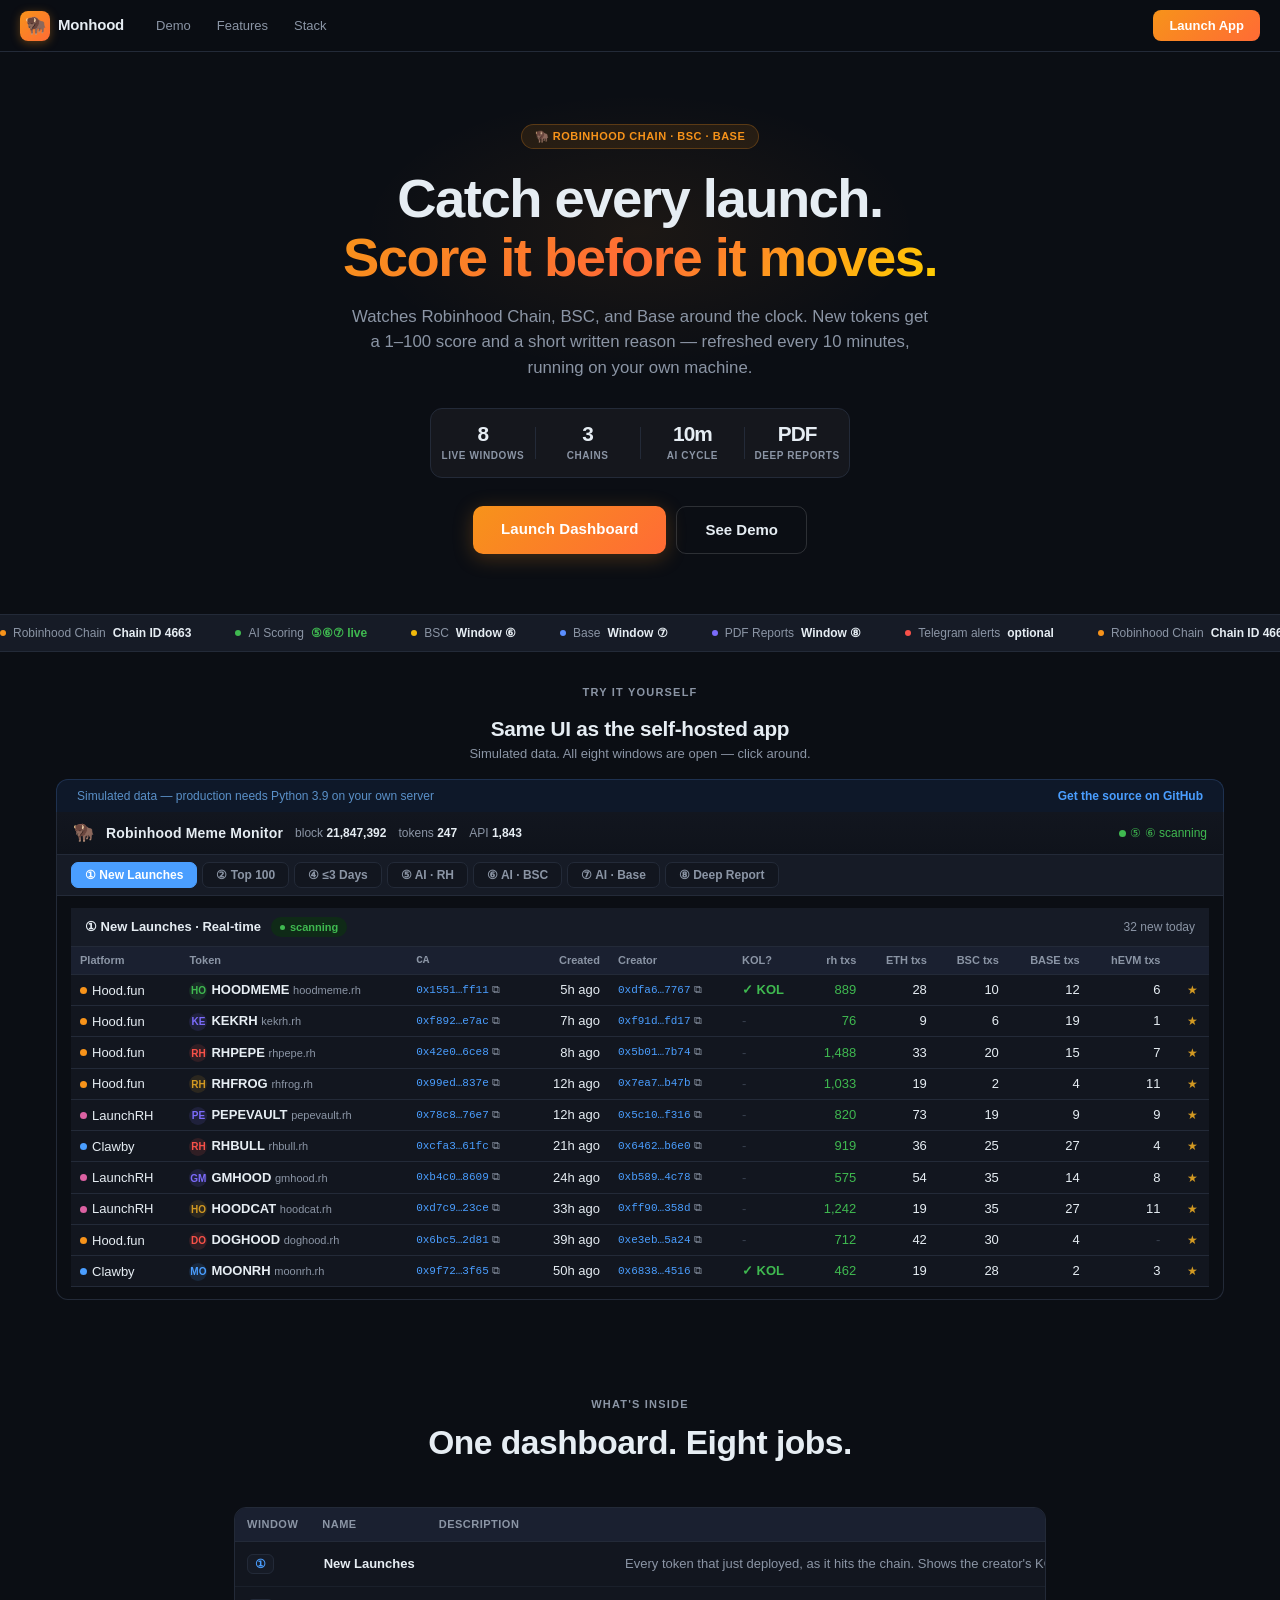
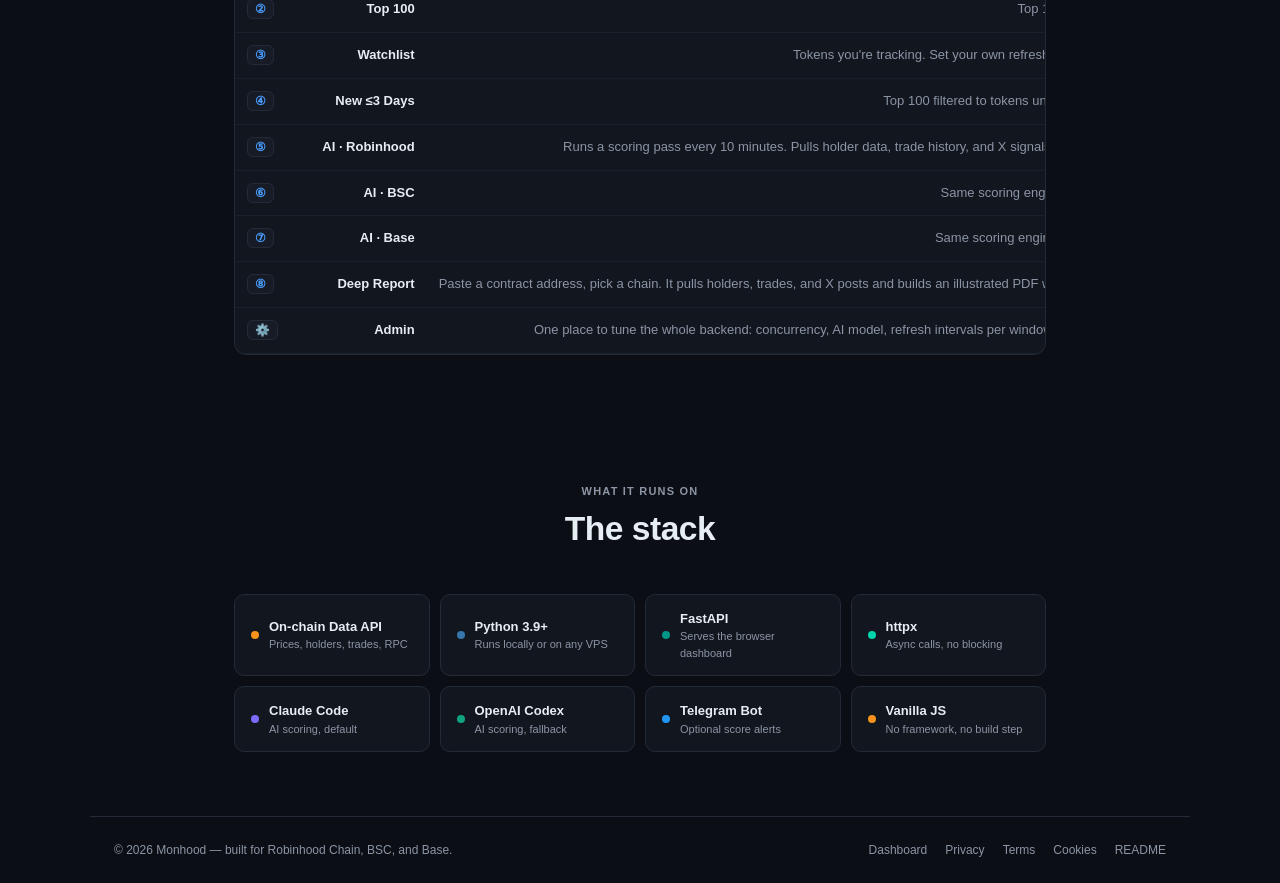
==== index.html @ 97c548e3 "Add ory-verify meta tag" ====
<!DOCTYPE html>
<html lang="en">
<head>
<meta charset="utf-8">
<meta name="viewport" content="width=device-width, initial-scale=1">
<title>Monhood | Robinhood Memescan</title>
<meta name="description" content="Real-time meme coin scanner and AI scoring dashboard for Robinhood Chain, BSC, and Base."/>

<!-- ═══════════════ SEO / META ═══════════════ -->
<!-- Canonical -->
<link rel="canonical" href="https://moonhood.fun/"/>

<!-- Open Graph -->
<meta property="og:type"        content="website"/>
<meta property="og:site_name"   content="Monhood"/>
<meta property="og:url"         content="https://moonhood.fun/"/>
<meta property="og:title"       content="Monhood: Real-Time Meme Coin Scanner and AI Scoring"/>
<meta property="og:description" content="Track and score meme coins on Robinhood Chain, BSC, and Base in real time. AI-powered analysis, live price feeds, and deep token reports."/>
<meta property="og:image"       content="https://moonhood.fun/og-image.svg"/>
<meta property="og:image:width"  content="1200"/>
<meta property="og:image:height" content="630"/>
<meta property="og:locale"      content="en_US"/>

<!-- Twitter Card -->
<meta name="twitter:card"        content="summary_large_image"/>
<meta name="twitter:site"        content="@moonhoodfun"/>
<meta name="twitter:title"       content="Monhood: Real-Time Meme Coin Scanner and AI Scoring"/>
<meta name="twitter:description" content="Track and score meme coins on Robinhood Chain, BSC, and Base in real time. AI-powered analysis, live price feeds, and deep token reports."/>
<meta name="twitter:image"       content="https://moonhood.fun/og-image.svg"/>

<!-- Search engine hints -->
<meta name="robots"   content="index, follow, max-snippet:-1, max-image-preview:large, max-video-preview:-1"/>
<meta name="author"   content="Monhood"/>
<meta name="keywords" content="meme coin scanner, robinhood chain, BSC meme coins, base chain memes, AI crypto scoring, meme token monitor, moonhood"/>
<link rel="alternate" hreflang="en" href="https://moonhood.fun/"/>
<meta name="ory-verify" content="orynth-0d93470030b34e52a0dcedc9f455a058" />

<!-- Favicon / icons -->
<link rel="icon"             type="image/svg+xml"   href="/favicon.svg"/>
<link rel="apple-touch-icon" sizes="180x180"        href="/favicon.svg"/>
<link rel="manifest"                                href="/site.webmanifest"/>
<meta name="theme-color" content="#f7931a"/>
<meta name="msapplication-TileColor" content="#f7931a"/>

<!-- Structured data: WebApplication -->
<script type="application/ld+json">
{
  "@context": "https://schema.org",
  "@type": "WebApplication",
  "name": "Monhood",
  "url": "https://moonhood.fun/",
  "description": "Real-time meme-coin monitor and AI scoring dashboard for Robinhood Chain, BSC, and Base.",
  "applicationCategory": "FinanceApplication",
  "operatingSystem": "Web",
  "browserRequirements": "Requires JavaScript",
  "offers": {
    "@type": "Offer",
    "price": "0",
    "priceCurrency": "USD"
  },
  "author": {
    "@type": "Organization",
    "name": "Monhood",
    "url": "https://moonhood.fun/"
  }
}
</script>
<!-- ════════════════════════════════════════════ -->
<style>
/* ── shared tokens ────────────────────────────────── */
:root{
  --bg:#0b0e14; --panel:#12161f; --panel2:#161b26; --border:#232a38;
  --fg:#e6edf3; --dim:#8b95a5; --accent:#4a9eff;
  --green:#3fb950; --red:#f85149; --amber:#d29922; --pink:#db61a2;
  --rh:#f7931a; --bsc:#f0b90b; --base:#5b8fff;
  --radius:12px;
}
*{box-sizing:border-box;margin:0;padding:0;}
body{background:var(--bg);color:var(--fg);font:13px/1.5 -apple-system,BlinkMacSystemFont,"Segoe UI",Roboto,sans-serif;}
a{color:var(--accent);text-decoration:none;}a:hover{text-decoration:underline;}
code{background:#1a2030;border:1px solid var(--border);border-radius:5px;padding:1px 6px;font-family:ui-monospace,Menlo,monospace;font-size:12px;}
pre{background:#0d1117;border:1px solid var(--border);border-radius:10px;padding:16px 18px;overflow-x:auto;font-size:12px;line-height:1.7;}
pre code{background:none;border:none;padding:0;font-size:12px;}

/* ── sticky top nav ──────────────────────────────── */
#topnav{position:sticky;top:0;z-index:100;background:rgba(11,14,20,.96);backdrop-filter:blur(14px);
  border-bottom:1px solid var(--border);padding:0 20px;display:flex;align-items:center;gap:0;height:52px;}
.logo{display:flex;align-items:center;gap:8px;font-weight:700;font-size:15px;letter-spacing:-.2px;margin-right:20px;text-decoration:none!important;color:var(--fg)!important;}
.logo span{width:30px;height:30px;background:linear-gradient(135deg,#f7931a,#ff6b35);border-radius:8px;display:flex;align-items:center;justify-content:center;font-size:17px;flex-shrink:0;box-shadow:0 2px 10px rgba(247,147,26,.35);}
.navlinks{display:flex;gap:2px;flex:1;}
.navlinks a{padding:6px 12px;border-radius:8px;color:var(--dim);font-size:13px;font-weight:500;transition:color .15s,background .15s;}
.navlinks a:hover{color:var(--fg);background:rgba(255,255,255,.05);text-decoration:none;}
.navlinks a.active{color:var(--fg);background:rgba(255,255,255,.07);}
/* hamburger */
#nav-toggle{display:none;background:none;border:none;cursor:pointer;color:var(--fg);font-size:20px;padding:6px;line-height:1;margin-left:auto;}
/* mobile nav drawer */
#nav-drawer{display:none;position:absolute;top:52px;left:0;right:0;background:rgba(11,14,20,.98);
  border-bottom:1px solid var(--border);padding:10px 14px 14px;flex-direction:column;gap:4px;z-index:99;}
#nav-drawer.open{display:flex;}
#nav-drawer a{padding:11px 14px;border-radius:9px;color:var(--dim);font-size:14px;font-weight:600;transition:color .12s,background .12s;}
#nav-drawer a:hover,#nav-drawer a.active{color:var(--fg);background:rgba(255,255,255,.06);text-decoration:none;}
#nav-drawer .nav-cta{margin-top:8px;background:linear-gradient(135deg,#f7931a,#ff6b35);color:#fff;text-align:center;border-radius:10px;font-weight:700;}

/* ── section wrappers ──────────────────────────────── */
section{scroll-margin-top:58px;}
.sec-inner{max-width:1100px;margin:0 auto;padding:64px 24px;}
.sec-inner.narrow{max-width:860px;}
.sec-label{font-size:11px;font-weight:700;letter-spacing:1.2px;text-transform:uppercase;color:var(--dim);margin-bottom:10px;text-align:center;}
.sec-title{font-size:clamp(1.5rem,3vw,2.1rem);font-weight:800;letter-spacing:-.5px;text-align:center;margin-bottom:44px;line-height:1.2;}

/* ── demo banner ──────────────────────────────── */
.demo-banner{background:#0e1829;border-bottom:1px solid #1e3150;padding:7px 20px;display:flex;align-items:center;justify-content:space-between;gap:12px;flex-wrap:wrap;}
.demo-banner span{color:#5a90c8;font-size:12px;}
.demo-banner a{color:var(--accent);font-size:12px;font-weight:600;}

/* ── app header (scanner) ──────────────────────────────── */
.app-header{background:linear-gradient(180deg,#12161f,#0f131b);border-bottom:1px solid var(--border);
  padding:8px 16px;display:flex;align-items:center;gap:12px;flex-wrap:wrap;}
.app-header h1{font-size:14px;font-weight:700;letter-spacing:.2px;}
.stat{color:var(--dim);font-size:12px;}.stat b{color:var(--fg);font-weight:600;}
.grow{flex:1;}
.indicator{width:7px;height:7px;border-radius:50%;background:var(--green);animation:pulse2 1.2s infinite;display:inline-block;margin-right:4px;}

/* ── scanner nav ──────────────────────────────── */
.scan-nav{background:var(--panel2);border-bottom:1px solid var(--border);padding:7px 14px;display:flex;gap:5px;flex-wrap:wrap;overflow-x:auto;}
.tabbtn{padding:5px 13px;border:1px solid var(--border);border-radius:7px;cursor:pointer;color:var(--dim);
  background:var(--panel);font-weight:600;font-size:12px;white-space:nowrap;transition:all .12s;}
.tabbtn:hover{color:var(--fg);border-color:#3a4560;}
.tabbtn.on{color:#fff;background:var(--accent);border-color:var(--accent);}

/* ── scanner views ──────────────────────────────── */
.sview{padding:12px 14px;display:none;}
.sview.active{display:block;}
.panel{background:var(--panel);border:1px solid var(--border);border-radius:var(--radius);overflow:hidden;}
.phead{display:flex;align-items:center;gap:10px;padding:9px 14px;background:var(--panel2);border-bottom:1px solid var(--border);}
.phead .t{font-weight:700;font-size:13px;}
.phead .meta{color:var(--dim);font-size:12px;}
.pbody{overflow-x:auto;}
.pill{font-size:11px;padding:2px 9px;border-radius:11px;background:#1a2030;color:var(--dim);display:inline-flex;align-items:center;gap:5px;font-weight:600;white-space:nowrap;}
.pill.run{color:var(--green);background:#0f2a17;}
.pill.idle{color:var(--dim);background:#1a2030;}
.pill.paused{color:var(--amber);background:#2e2410;}
.pill .dot{width:5px;height:5px;border-radius:50%;background:var(--green);animation:pulse2 1s infinite;}
@keyframes pulse2{0%,100%{opacity:1}50%{opacity:.2}}
.prog{display:flex;align-items:center;gap:10px;padding:6px 14px;background:#0f131b;border-bottom:1px solid var(--border);font-size:12px;}
.prog .track{flex:1;height:5px;background:#1a2030;border-radius:4px;overflow:hidden;}
.prog .fill{height:100%;background:linear-gradient(90deg,var(--accent),var(--green));border-radius:4px;transition:width 1.4s ease;}
.prog .lbl{white-space:nowrap;color:var(--dim);min-width:180px;}

/* ── tables ──────────────────────────────── */
table{border-collapse:collapse;width:100%;white-space:nowrap;}
th,td{padding:5px 9px;border-bottom:1px solid var(--border);text-align:right;}
th:first-child,td:first-child,.l{text-align:left;}
thead th{position:sticky;top:0;background:#1a2030;color:var(--dim);font-weight:600;font-size:11px;z-index:1;}
tbody tr:hover{background:#161d2b;}
.mono{font-family:ui-monospace,Menlo,monospace;font-size:11px;}
.sym{font-weight:700;}.nm{color:var(--dim);font-size:11px;}
.score{font-size:14px;font-weight:800;}
.score-bar{display:inline-block;height:3px;border-radius:2px;vertical-align:middle;margin-left:5px;}
.pos{color:var(--green);}.neg{color:var(--red);}.amb{color:var(--amber);}
.scoring-row{background:#12341c!important;box-shadow:inset 3px 0 0 var(--green);}
.dim2{color:#39414f;}
.badge{display:inline-block;padding:1px 7px;border-radius:8px;font-size:11px;font-weight:600;}
.badge-rh{background:rgba(247,147,26,.15);color:var(--rh);}
.badge-bsc{background:rgba(240,185,11,.12);color:var(--bsc);}
.badge-base{background:rgba(0,82,255,.12);color:var(--base);}
.mini{background:transparent;border:none;cursor:pointer;color:var(--amber);font-size:12px;padding:0 2px;}
.cp{background:transparent;border:none;cursor:pointer;color:var(--dim);font-size:11px;padding:0 2px;margin-left:1px;}
.cp:hover{color:var(--fg);}
.wrap{white-space:normal;max-width:380px;line-height:1.4;}
.coin-circle{display:inline-flex;align-items:center;justify-content:center;width:18px;height:18px;border-radius:50%;font-size:10px;font-weight:700;vertical-align:middle;margin-right:4px;flex-shrink:0;}
.plat{display:inline-flex;align-items:center;gap:5px;}
.plat-dot{width:7px;height:7px;border-radius:50%;}
.ghost{background:transparent;border:1px solid var(--border);color:var(--dim);border-radius:6px;padding:3px 10px;cursor:pointer;font-size:11px;}
.ghost:hover{border-color:var(--accent);color:var(--fg);}
.kol-yes{color:var(--green);font-weight:600;}
.in{background:#0d1117;border:1px solid var(--border);color:var(--fg);border-radius:7px;padding:5px 9px;font-size:13px;}
.in:focus{outline:none;border-color:var(--accent);}
select.in{min-width:130px;}
.btn-gen{background:var(--accent);color:#fff;border:none;border-radius:7px;padding:6px 16px;cursor:pointer;font-weight:600;font-size:13px;}
.btn-gen:hover{filter:brightness(1.1);}
.rep-box{padding:16px 18px;}
.rep-box p{color:var(--dim);margin-bottom:12px;font-size:13px;}
.in-row{display:flex;gap:9px;align-items:center;flex-wrap:wrap;margin-bottom:10px;}
.bigbtn{background:var(--accent);color:#fff;padding:8px 20px;border-radius:8px;text-decoration:none;font-weight:700;font-size:13px;display:inline-block;}

/* ── HERO ──────────────────────────────── */
.hero{padding:72px 24px 60px;text-align:center;max-width:820px;margin:0 auto;position:relative;}
.hero::before{content:'';position:absolute;top:40px;left:50%;transform:translateX(-50%);width:560px;height:280px;background:radial-gradient(ellipse at center,rgba(247,147,26,.07) 0%,transparent 70%);pointer-events:none;z-index:0;}
.hero>*{position:relative;z-index:1;}
.hero-badge{display:inline-flex;align-items:center;gap:6px;background:rgba(247,147,26,.1);border:1px solid rgba(247,147,26,.25);color:var(--rh);padding:3px 13px;border-radius:20px;font-size:11px;font-weight:700;letter-spacing:.5px;text-transform:uppercase;margin-bottom:20px;}
.hero h2{font-size:clamp(1.9rem,5vw,3.4rem);font-weight:800;letter-spacing:-1.5px;line-height:1.1;margin-bottom:16px;}
.hero h2 em{font-style:normal;background:linear-gradient(135deg,#f7931a,#ff6b35,#ffd000);-webkit-background-clip:text;-webkit-text-fill-color:transparent;background-clip:text;}
.hero p{font-size:1.05rem;color:var(--dim);max-width:580px;margin:0 auto 28px;}
.btn-row{display:flex;gap:10px;justify-content:center;flex-wrap:wrap;}
.btn-primary{background:linear-gradient(135deg,#f7931a,#ff6b35);color:#fff;padding:12px 28px;border-radius:10px;font-weight:700;font-size:15px;transition:transform .15s,box-shadow .15s;box-shadow:0 4px 20px rgba(247,147,26,.25);letter-spacing:.1px;}
.btn-primary:hover{transform:translateY(-2px);box-shadow:0 10px 32px rgba(247,147,26,.4);text-decoration:none;}
.btn-outline{background:transparent;border:1px solid rgba(255,255,255,.14);color:var(--fg);padding:12px 28px;border-radius:10px;font-weight:600;font-size:15px;transition:border-color .15s,background .15s;}
.btn-outline:hover{border-color:rgba(255,255,255,.3);background:rgba(255,255,255,.04);text-decoration:none;}
/* hero stats strip */
.hero-stats{display:flex;align-items:center;justify-content:center;gap:0;margin:0 auto 28px;background:rgba(255,255,255,.04);border:1px solid var(--border);border-radius:12px;padding:14px 0;max-width:420px;}
.hstat{flex:1;text-align:center;}
.hstat-n{display:block;font-size:1.3rem;font-weight:800;color:var(--fg);letter-spacing:-1px;line-height:1.1;}
.hstat-l{display:block;font-size:10px;font-weight:600;text-transform:uppercase;letter-spacing:.6px;color:var(--dim);margin-top:2px;}
.hstat-sep{width:1px;height:32px;background:var(--border);flex-shrink:0;}

/* ── ticker ──────────────────────────────── */
.ticker-bar{background:var(--panel2);border-top:1px solid var(--border);border-bottom:1px solid var(--border);padding:9px 0;overflow:hidden;}
.ticker-inner{display:flex;gap:44px;animation:ticker 28s linear infinite;white-space:nowrap;}
.ticker-inner:hover{animation-play-state:paused;}
@keyframes ticker{0%{transform:translateX(0)}100%{transform:translateX(-50%)}}
.tick-item{display:flex;align-items:center;gap:7px;font-size:12px;}
.tick-dot{width:6px;height:6px;border-radius:50%;}
.tick-lbl{color:var(--dim);}
.tick-val{font-weight:600;}

/* ── chains grid ──────────────────────────────── */
.chains-grid{display:grid;grid-template-columns:repeat(auto-fit,minmax(290px,1fr));gap:18px;}
.chain-card{background:var(--panel);border:1px solid var(--border);border-radius:var(--radius);padding:24px;position:relative;overflow:hidden;transition:border-color .2s,transform .2s;}
.chain-card:hover{transform:translateY(-3px);}
.chain-card::before{content:'';position:absolute;top:0;left:0;right:0;height:3px;}
.chain-card.rh{border-color:rgba(247,147,26,.25);}.chain-card.rh::before{background:linear-gradient(90deg,#f7931a,#ff6b35);}.chain-card.rh:hover{border-color:rgba(247,147,26,.55);}
.chain-card.bsc{border-color:rgba(240,185,11,.18);}.chain-card.bsc::before{background:linear-gradient(90deg,#f0b90b,#f8d030);}.chain-card.bsc:hover{border-color:rgba(240,185,11,.45);}
.chain-card.base{border-color:rgba(91,143,255,.18);}.chain-card.base::before{background:linear-gradient(90deg,#0052ff,#5b8fff);}.chain-card.base:hover{border-color:rgba(91,143,255,.45);}
.chain-icon{font-size:26px;margin-bottom:12px;}
.chain-chip{display:inline-block;padding:2px 9px;border-radius:6px;font-size:11px;font-weight:700;letter-spacing:.4px;text-transform:uppercase;margin-bottom:8px;}
.rh .chain-chip{background:rgba(247,147,26,.13);color:var(--rh);}
.bsc .chain-chip{background:rgba(240,185,11,.1);color:var(--bsc);}
.base .chain-chip{background:rgba(0,82,255,.1);color:var(--base);}
.chain-card h3{font-size:1.1rem;font-weight:700;margin-bottom:7px;}
.chain-card p{font-size:13px;color:var(--dim);line-height:1.65;margin-bottom:14px;}
.tag-row{display:flex;flex-wrap:wrap;gap:6px;}
.tag{background:var(--panel2);border:1px solid var(--border);color:var(--dim);font-size:11px;padding:2px 8px;border-radius:6px;}

/* ── features grid ──────────────────────────────── */
.feats-grid{display:grid;grid-template-columns:repeat(auto-fit,minmax(230px,1fr));gap:14px;}
.feat{background:var(--panel);border:1px solid var(--border);border-radius:var(--radius);padding:20px;}
.feat-icon{font-size:20px;margin-bottom:10px;}
.feat h4{font-size:14px;font-weight:700;margin-bottom:5px;}
.feat p{font-size:12px;color:var(--dim);line-height:1.65;}

/* ── windows table ──────────────────────────────── */
.win-table{width:100%;border-collapse:collapse;}
.win-table th{text-align:left;padding:8px 12px;font-size:11px;font-weight:600;text-transform:uppercase;letter-spacing:.5px;color:var(--dim);border-bottom:1px solid var(--border);}
.win-table td{padding:12px 12px;font-size:13px;border-bottom:1px solid rgba(35,42,56,.5);vertical-align:top;}
.win-table tr:hover td{background:rgba(255,255,255,.02);}
.win-id{background:var(--panel2);border:1px solid var(--border);color:var(--accent);font-weight:700;font-size:12px;padding:2px 7px;border-radius:6px;white-space:nowrap;}
.win-name{font-weight:600;}
.win-desc{color:var(--dim);font-size:12px;line-height:1.6;}
.cp-rh{background:rgba(247,147,26,.13);color:var(--rh);}
.cp-bsc{background:rgba(240,185,11,.1);color:var(--bsc);}
.cp-base{background:rgba(0,82,255,.1);color:var(--base);}
.cp-all{background:rgba(0,212,170,.08);color:#00d4aa;}
.chain-pill{display:inline-block;font-size:10px;font-weight:600;padding:1px 6px;border-radius:5px;margin-left:3px;}

/* ── requirements ──────────────────────────────── */
.req-grid{display:grid;grid-template-columns:repeat(auto-fit,minmax(270px,1fr));gap:16px;margin-bottom:32px;}
.req-card{background:var(--panel);border:1px solid var(--border);border-radius:var(--radius);padding:20px;}
.req-card.required{border-color:rgba(247,147,26,.25);}
.req-card.optional{border-color:rgba(59,185,80,.15);}
.req-head{display:flex;align-items:center;gap:8px;margin-bottom:10px;}
.req-icon{font-size:18px;}
.req-head h4{font-size:14px;font-weight:700;}
.req-label{font-size:10px;font-weight:700;letter-spacing:.5px;text-transform:uppercase;padding:1px 7px;border-radius:5px;margin-left:auto;}
.required .req-label{background:rgba(247,147,26,.12);color:var(--rh);}
.optional .req-label{background:rgba(59,185,80,.1);color:var(--green);}
.req-card p{font-size:13px;color:var(--dim);line-height:1.65;}
.req-card ul{padding-left:16px;font-size:13px;color:var(--dim);line-height:1.8;}
.req-card li b{color:var(--fg);}

/* ── settings table ──────────────────────────────── */
.settings-table{width:100%;border-collapse:collapse;margin-top:8px;}
.settings-table th{text-align:left;padding:7px 12px;font-size:11px;font-weight:600;text-transform:uppercase;letter-spacing:.5px;color:var(--dim);border-bottom:1px solid var(--border);}
.settings-table td{padding:9px 12px;font-size:12px;border-bottom:1px solid rgba(35,42,56,.5);color:var(--dim);vertical-align:top;}
.settings-table td:first-child{color:var(--fg);font-weight:600;}

/* ── stack grid ──────────────────────────────── */
.stack-grid{display:grid;grid-template-columns:repeat(auto-fit,minmax(175px,1fr));gap:10px;}
.stack-item{background:var(--panel);border:1px solid var(--border);border-radius:10px;padding:14px 16px;display:flex;align-items:center;gap:10px;}
.stack-dot{width:8px;height:8px;border-radius:50%;flex-shrink:0;}
.si-label{font-size:13px;font-weight:600;}
.si-sub{font-size:11px;color:var(--dim);}

/* ── CTA ──────────────────────────────── */
.cta-box{background:var(--panel);border:1px solid var(--border);border-radius:16px;padding:44px 36px;text-align:center;max-width:640px;margin:0 auto;}
.cta-box h2{font-size:1.8rem;font-weight:800;letter-spacing:-.5px;margin-bottom:10px;}
.cta-box p{color:var(--dim);margin-bottom:24px;}

/* ── footer ──────────────────────────────── */
footer{border-top:1px solid var(--border);padding:24px;max-width:1100px;margin:0 auto;display:flex;justify-content:space-between;align-items:center;flex-wrap:wrap;gap:10px;color:var(--dim);font-size:12px;}
footer a{color:var(--dim);}footer a:hover{color:var(--fg);}
.flinks{display:flex;gap:18px;}

/* ── toast ──────────────────────────────── */
#toast{position:fixed;bottom:18px;right:18px;background:#1e2a3a;border:1px solid var(--accent);color:var(--fg);padding:8px 16px;border-radius:9px;font-size:12px;font-weight:500;z-index:999;display:none;animation:fadeIn .2s;}
@keyframes fadeIn{from{opacity:0;transform:translateY(6px)}to{opacity:1;transform:none}}

.btn-launch{padding:6px 16px;background:linear-gradient(135deg,#f7931a,#ff6b35);color:#fff;border-radius:8px;font-size:13px;font-weight:700;text-decoration:none;flex-shrink:0;white-space:nowrap;}
.btn-launch:hover{opacity:.88;text-decoration:none;}

/* ── Demo wrapper overflow ── */
.demo-outer{overflow-x:auto;-webkit-overflow-scrolling:touch;}

/* ══ MOBILE FIRST — base overrides ══ */
@media(max-width:639px){
  /* Nav */
  #topnav{padding:0 14px;gap:8px;height:52px;}
  .navlinks{display:none;}
  #nav-toggle{display:block;}
  .btn-launch{display:none;}   /* CTA is in the drawer on mobile */

  /* Hero */
  .hero{padding:40px 16px 36px;}
  .hero h2{font-size:clamp(1.55rem,7vw,2rem);letter-spacing:-1px;}
  .hero p{font-size:.95rem;max-width:100%;}
  .hero-stats{max-width:100%;border-radius:10px;padding:12px 0;}
  .hstat-n{font-size:1.15rem;}
  .btn-row{flex-direction:column;align-items:stretch;gap:10px;max-width:320px;margin:0 auto;}
  .btn-primary,.btn-outline{text-align:center;padding:13px 20px;font-size:14px;}

  /* Ticker */
  .ticker-bar{display:none;}

  /* Demo section labels */
  .sec-label{margin-bottom:8px;}

  /* Demo outer */
  .demo-outer{padding:0;}
  .demo-banner{flex-direction:column;align-items:flex-start;gap:6px;padding:10px 14px;}

  /* App chrome inside demo */
  .app-header{gap:6px;padding:8px 12px;}
  .app-header h1{font-size:13px;}
  .stat{font-size:11px;}
  .scan-nav{gap:4px;padding:6px 10px;}
  .tabbtn{font-size:11px;padding:4px 9px;}
  .sview{padding:6px 8px;}

  /* Tables inside demo */
  .pbody{overflow-x:auto;-webkit-overflow-scrolling:touch;}
  table{font-size:11px;}
  th,td{padding:6px 8px;}

  /* Section wrappers */
  .sec-inner{padding:40px 16px;}
  .sec-inner.narrow{padding:40px 16px;}
  .sec-title{font-size:1.4rem;margin-bottom:28px;}

  /* Windows table */
  .win-table{font-size:12px;}
  .win-table th:nth-child(3),.win-table td:nth-child(3){display:none;} /* hide desc col, too wide */
  .win-name{white-space:normal;}

  /* Stack grid — 2 col on mobile */
  .stack-grid{grid-template-columns:repeat(2,1fr);}
  .stack-item{padding:12px;}

  /* Footer */
  footer{flex-direction:column;align-items:center;text-align:center;padding:20px 16px;gap:12px;}
  .flinks{flex-wrap:wrap;justify-content:center;gap:12px;}
}

/* ══ TABLET — 640-1023px ══ */
@media(min-width:640px) and (max-width:1023px){
  .navlinks a{font-size:12px;padding:5px 8px;}
  .btn-launch{font-size:12px;padding:5px 13px;}
  .hero{padding:56px 24px 48px;}
  .sec-inner{padding:48px 20px;}
  .stack-grid{grid-template-columns:repeat(3,1fr);}
  .pbody{overflow-x:auto;}
  .win-table th:nth-child(3),.win-table td:nth-child(3){font-size:12px;}
}
</style>
</head>
<body>

<!-- ── TOP NAV ─────────────────────────── -->
<nav id="topnav">
  <a class="logo" href="#">
    <span>🦬</span> Monhood
  </a>
  <div class="navlinks">
    <a href="#demo">Demo</a>
    <a href="#windows">Features</a>
    <a href="#stack">Stack</a>
  </div>
  <a class="btn-launch" href="/login.html">Launch App</a>
  <button id="nav-toggle" aria-label="Menu" aria-expanded="false" onclick="toggleNav()">☰</button>
</nav>
<!-- mobile nav drawer -->
<div id="nav-drawer">
  <a href="#demo" onclick="closeNav()">Demo</a>
  <a href="#windows" onclick="closeNav()">Features</a>
  <a href="#stack" onclick="closeNav()">Stack</a>
  <a href="/login.html" class="nav-cta">Launch App →</a>
</div>

<!-- ── HERO ────────────────────────────── -->
<section id="about">
<div class="hero">
  <div class="hero-badge">🦬 Robinhood Chain · BSC · Base</div>
  <h2>Catch every launch.<br><em>Score it before it moves.</em></h2>
  <p>Watches Robinhood Chain, BSC, and Base around the clock. New tokens get a 1–100 score and a short written reason — refreshed every 10 minutes, running on your own machine.</p>
  <div class="hero-stats">
    <div class="hstat"><span class="hstat-n">8</span><span class="hstat-l">Live Windows</span></div>
    <div class="hstat-sep"></div>
    <div class="hstat"><span class="hstat-n">3</span><span class="hstat-l">Chains</span></div>
    <div class="hstat-sep"></div>
    <div class="hstat"><span class="hstat-n">10m</span><span class="hstat-l">AI Cycle</span></div>
    <div class="hstat-sep"></div>
    <div class="hstat"><span class="hstat-n">PDF</span><span class="hstat-l">Deep Reports</span></div>
  </div>
  <div class="btn-row">
    <a class="btn-primary" href="/login.html">Launch Dashboard</a>
    <a class="btn-outline" href="#demo">See Demo</a>
  </div>
</div>

<!-- ticker -->
<div class="ticker-bar">
  <div class="ticker-inner" id="ticker">
    <span class="tick-item"><span class="tick-dot" style="background:var(--rh)"></span><span class="tick-lbl">Robinhood Chain</span><span class="tick-val">Chain ID 4663</span></span>
    <span class="tick-item"><span class="tick-dot" style="background:var(--green)"></span><span class="tick-lbl">AI Scoring</span><span class="tick-val" style="color:var(--green)">⑤⑥⑦ live</span></span>
    <span class="tick-item"><span class="tick-dot" style="background:var(--bsc)"></span><span class="tick-lbl">BSC</span><span class="tick-val">Window ⑥</span></span>
    <span class="tick-item"><span class="tick-dot" style="background:var(--base)"></span><span class="tick-lbl">Base</span><span class="tick-val">Window ⑦</span></span>
    <span class="tick-item"><span class="tick-dot" style="background:#7b6bfa"></span><span class="tick-lbl">PDF Reports</span><span class="tick-val">Window ⑧</span></span>
    <span class="tick-item"><span class="tick-dot" style="background:var(--red)"></span><span class="tick-lbl">Telegram alerts</span><span class="tick-val">optional</span></span>
    <!-- duplicate for seamless loop -->
    <span class="tick-item"><span class="tick-dot" style="background:var(--rh)"></span><span class="tick-lbl">Robinhood Chain</span><span class="tick-val">Chain ID 4663</span></span>
    <span class="tick-item"><span class="tick-dot" style="background:var(--green)"></span><span class="tick-lbl">AI Scoring</span><span class="tick-val" style="color:var(--green)">⑤⑥⑦ live</span></span>
    <span class="tick-item"><span class="tick-dot" style="background:var(--bsc)"></span><span class="tick-lbl">BSC</span><span class="tick-val">Window ⑥</span></span>
    <span class="tick-item"><span class="tick-dot" style="background:var(--base)"></span><span class="tick-lbl">Base</span><span class="tick-val">Window ⑦</span></span>
    <span class="tick-item"><span class="tick-dot" style="background:#7b6bfa"></span><span class="tick-lbl">PDF Reports</span><span class="tick-val">Window ⑧</span></span>
    <span class="tick-item"><span class="tick-dot" style="background:var(--red)"></span><span class="tick-lbl">Telegram alerts</span><span class="tick-val">optional</span></span>
  </div>
</div>
</section>

<!-- ── DEMO ────────────────────────────── -->
<section id="demo">
<div style="max-width:1200px;margin:0 auto;padding:32px 16px 0;">
  <div class="sec-label" style="text-align:center;margin-bottom:12px;">Try It Yourself</div>
  <div style="text-align:center;margin-bottom:16px;">
    <span style="font-size:1.3rem;font-weight:800;letter-spacing:-.3px;">Same UI as the self-hosted app</span><br>
    <span style="color:var(--dim);font-size:13px;">Simulated data. All eight windows are open — click around.</span>
  </div>
</div>

<!-- demo banner -->
<div style="max-width:1200px;margin:0 auto 0;padding:0 16px;">
<div class="demo-banner" style="border-radius:var(--radius) var(--radius) 0 0;border:1px solid #1e3150;border-bottom:none;">
  <span>Simulated data — production needs Python 3.9 on your own server</span>
  <a href="#requirements">Get the source on GitHub</a>
</div>
</div>

<!-- app chrome -->
<div class="demo-outer" style="max-width:1200px;margin:0 auto;padding:0 16px 32px;">
<div style="border:1px solid var(--border);border-top:none;border-radius:0 0 var(--radius) var(--radius);overflow:hidden;">
  <div class="app-header">
    <span style="font-size:17px">🦬</span>
    <h1>Robinhood Meme Monitor</h1>
    <span class="stat">block <b id="s-block">21,847,392</b></span>
    <span class="stat">tokens <b id="s-tok">247</b></span>
    <span class="stat">API <b id="s-api">1,842</b></span>
    <span class="grow"></span>
    <span class="stat"><span class="indicator"></span><span class="pos">⑤ ⑥ scanning</span></span>
  </div>
  <div class="scan-nav">
    <button class="tabbtn on" onclick="stab('w1',this)">① New Launches</button>
    <button class="tabbtn" onclick="stab('w2',this)">② Top 100</button>
    <button class="tabbtn" onclick="stab('w4',this)">④ ≤3 Days</button>
    <button class="tabbtn" onclick="stab('w5',this)">⑤ AI · RH</button>
    <button class="tabbtn" onclick="stab('w6',this)">⑥ AI · BSC</button>
    <button class="tabbtn" onclick="stab('w7',this)">⑦ AI · Base</button>
    <button class="tabbtn" onclick="stab('w8',this)">⑧ Deep Report</button>
  </div>

  <!-- W1 -->
  <div class="sview active" id="sv-w1">
  <div class="panel" style="border-radius:0;border:none;">
    <div class="phead"><span class="t">① New Launches · Real-time</span><span class="pill run"><span class="dot"></span>scanning</span><span class="grow"></span><span class="meta" id="ph-w1">32 new today</span></div>
    <div class="pbody" style="max-height:340px;overflow-y:auto;">
    <table><thead><tr>
      <th class="l">Platform</th><th class="l">Token</th><th class="l mono">CA</th>
      <th>Created</th><th class="l">Creator</th><th class="l">KOL?</th>
      <th>rh txs</th><th>ETH txs</th><th>BSC txs</th><th>BASE txs</th><th>hEVM txs</th><th></th>
    </tr></thead><tbody id="body-w1"></tbody></table>
    </div>
  </div>
  </div>

  <!-- W2 -->
  <div class="sview" id="sv-w2">
  <div class="panel" style="border-radius:0;border:none;">
    <div class="phead"><span class="t">② Top 100 meme · by 24h volume</span><span class="pill run"><span class="dot"></span>live</span><span class="grow"></span><span class="meta">updated 12s ago</span></div>
    <div class="pbody" style="max-height:340px;overflow-y:auto;">
    <table><thead><tr>
      <th class="l">Platform</th><th class="l">Token</th><th class="l mono">CA</th>
      <th>Price</th><th>Mcap</th><th>24h Vol</th><th>Holders</th>
      <th>Txns</th><th>Liquidity</th><th>Pool ETH</th><th>X buzz</th><th></th>
    </tr></thead><tbody id="body-w2"></tbody></table>
    </div>
  </div>
  </div>

  <!-- W4 -->
  <div class="sview" id="sv-w4">
  <div class="panel" style="border-radius:0;border:none;">
    <div class="phead"><span class="t">④ New ≤3 days · Top 100 by volume</span><span class="pill run"><span class="dot"></span>scanning</span><span class="grow"></span><span class="meta">on-chain age verified</span></div>
    <div class="pbody" style="max-height:340px;overflow-y:auto;">
    <table><thead><tr>
      <th class="l">Platform</th><th class="l">Token</th><th class="l mono">CA</th>
      <th>Created</th><th>Price</th><th>Mcap</th><th>24h Vol</th>
      <th>Holders</th><th>Txns</th><th>Liquidity</th><th>Pool ETH</th><th>X buzz</th><th></th>
    </tr></thead><tbody id="body-w4"></tbody></table>
    </div>
  </div>
  </div>

  <!-- W5 -->
  <div class="sview" id="sv-w5">
  <div class="panel" style="border-radius:0;border:none;">
    <div class="phead"><span class="t">⑤ AI Score · <span class="badge badge-rh">Robinhood</span></span><span class="pill run"><span class="dot"></span>scoring</span><span class="grow"></span><span class="meta">$100K–$5M · ≤7d</span><button class="ghost" style="margin-left:8px;font-size:11px">⏸ pause</button></div>
    <div class="prog"><div class="track"><div class="fill" id="fill-w5" style="width:62%"></div></div><span class="lbl" id="lbl-w5">scoring <b>PEPEVAULT</b> · 8/13</span></div>
    <div class="pbody" style="max-height:320px;overflow-y:auto;">
    <table><thead><tr>
      <th class="l">Token</th><th class="l mono">CA</th><th>Score</th><th class="wrap l">Rationale</th>
      <th>Mcap</th><th>24h Vol</th><th>Holders</th><th>Txns 24h</th><th>KOL/Smart$</th><th>Scored</th><th></th>
    </tr></thead><tbody id="body-w5"></tbody></table>
    </div>
  </div>
  </div>

  <!-- W6 -->
  <div class="sview" id="sv-w6">
  <div class="panel" style="border-radius:0;border:none;">
    <div class="phead"><span class="t">⑥ AI Score · <span class="badge badge-bsc">BSC</span></span><span class="pill run"><span class="dot"></span>scoring</span><span class="grow"></span><span class="meta">$50K–$3M · ≤5d</span><button class="ghost" style="margin-left:8px;font-size:11px">⏸ pause</button></div>
    <div class="prog"><div class="track"><div class="fill" id="fill-w6" style="width:35%"></div></div><span class="lbl" id="lbl-w6">scoring <b>DOGE2049</b> · 4/11</span></div>
    <div class="pbody" style="max-height:320px;overflow-y:auto;">
    <table><thead><tr>
      <th class="l">Token</th><th class="l mono">CA</th><th>Score</th><th class="wrap l">Rationale</th>
      <th>Mcap</th><th>24h Vol</th><th>Holders</th><th>Txns 24h</th><th>KOL/Smart$</th><th>Scored</th><th></th>
    </tr></thead><tbody id="body-w6"></tbody></table>
    </div>
  </div>
  </div>

  <!-- W7 -->
  <div class="sview" id="sv-w7">
  <div class="panel" style="border-radius:0;border:none;">
    <div class="phead"><span class="t">⑦ AI Score · <span class="badge badge-base">Base</span></span><span class="pill idle">idle</span><span class="grow"></span><span class="meta">$80K–$4M · ≤3d</span><button class="ghost" style="margin-left:8px;font-size:11px">▶ resume</button></div>
    <div class="prog"><div class="track"><div class="fill" id="fill-w7" style="width:100%"></div></div><span class="lbl" id="lbl-w7" style="color:var(--green)">✓ cycle done · next in 8m 14s</span></div>
    <div class="pbody" style="max-height:320px;overflow-y:auto;">
    <table><thead><tr>
      <th class="l">Token</th><th class="l mono">CA</th><th>Score</th><th class="wrap l">Rationale</th>
      <th>Mcap</th><th>24h Vol</th><th>Holders</th><th>Txns 24h</th><th>KOL/Smart$</th><th>Scored</th><th></th>
    </tr></thead><tbody id="body-w7"></tbody></table>
    </div>
  </div>
  </div>

  <!-- W8 -->
  <div class="sview" id="sv-w8">
  <div class="panel" style="border-radius:0;border:none;max-width:780px">
    <div class="phead"><span class="t">⑧ Custom Deep Report</span></div>
    <div class="rep-box">
      <p>Paste a contract address, pick a chain. The engine pulls holder data, trade history, and X posts and writes a full <b>illustrated PDF</b> with a price chart, volume bars, holder breakdown, and transaction timeline. Usually 3–8 minutes.</p>
      <div class="in-row">
        <select class="in" id="rep-chain"><option value="robinhood">🦬 Robinhood</option><option value="bsc">🟡 BSC</option><option value="base">🔵 Base</option></select>
        <input class="in" id="rep-ca" placeholder="0x… contract address" style="width:320px">
        <button class="btn-gen" id="w8-btn" onclick="fakeReport()">🔬 Generate Report</button>
      </div>
      <div id="rep-status" style="min-height:30px"></div>
      <div style="margin-top:16px;padding-top:12px;border-top:1px solid var(--border)">
        <div style="color:var(--dim);font-size:11px;margin-bottom:8px">Recent reports (demo)</div>
        <table style="width:auto"><thead><tr><th class="l">Token</th><th class="l">Chain</th><th>Mcap</th><th>Generated</th><th></th></tr></thead>
        <tbody>
          <tr><td class="l"><span class="sym">HOODIE</span></td><td class="l"><span class="badge badge-rh">RH</span></td><td>$2.1M</td><td class="dim2">4m ago</td><td><a href="#" onclick="return false">📄 PDF</a></td></tr>
          <tr><td class="l"><span class="sym">WIFHAT</span></td><td class="l"><span class="badge badge-bsc">BSC</span></td><td>$890K</td><td class="dim2">22m ago</td><td><a href="#" onclick="return false">📄 PDF</a></td></tr>
          <tr><td class="l"><span class="sym">BASEDCAT</span></td><td class="l"><span class="badge badge-base">Base</span></td><td>$1.4M</td><td class="dim2">1h ago</td><td><a href="#" onclick="return false">📄 PDF</a></td></tr>
        </tbody></table>
      </div>
    </div>
  </div>
  </div>

</div><!-- /app chrome -->
</div>
</section>

<!-- ── WINDOWS TABLE ──────────────────── -->
<section id="windows">
<div class="sec-inner narrow">
  <div class="sec-label">What's Inside</div>
  <div class="sec-title">One dashboard. Eight jobs.</div>
  <div class="panel">
  <table class="win-table">
    <thead><tr><th>Window</th><th>Name</th><th>Description</th></tr></thead>
    <tbody>
      <tr><td><span class="win-id">①</span></td><td class="win-name">New Launches</td><td class="win-desc">Every token that just deployed, as it hits the chain. Shows the creator's KOL history, early tx count, and cross-chain activity so you can judge it in the first few minutes. <span class="chain-pill cp-rh">RH</span><span class="chain-pill cp-all">+4</span></td></tr>
      <tr><td><span class="win-id">②</span></td><td class="win-name">Top 100</td><td class="win-desc">Top 100 by 24h volume on Robinhood Chain. Full market data, X activity, and a direct link to the chart. <span class="chain-pill cp-rh">RH</span></td></tr>
      <tr><td><span class="win-id">③</span></td><td class="win-name">Watchlist</td><td class="win-desc">Tokens you're tracking. Set your own refresh rate per address, watch KOL and smart money flow in, and kick off a deep report any time. <span class="chain-pill cp-all">all chains</span></td></tr>
      <tr><td><span class="win-id">④</span></td><td class="win-name">New ≤3 Days</td><td class="win-desc">Top 100 filtered to tokens under 72 hours old. On-chain age is verified — migrated contracts don't sneak in and inflate the list. <span class="chain-pill cp-rh">RH</span></td></tr>
      <tr><td><span class="win-id">⑤</span></td><td class="win-name">AI · Robinhood</td><td class="win-desc">Runs a scoring pass every 10 minutes. Pulls holder data, trade history, and X signals, then writes a 1–100 score with a plain-English reason for each token in your market-cap range. <span class="chain-pill cp-rh">RH</span></td></tr>
      <tr><td><span class="win-id">⑥</span></td><td class="win-name">AI · BSC</td><td class="win-desc">Same scoring engine as ⑤, running independently on BSC. Its market-cap band and age cutoff are set separately. <span class="chain-pill cp-bsc">BSC</span></td></tr>
      <tr><td><span class="win-id">⑦</span></td><td class="win-name">AI · Base</td><td class="win-desc">Same scoring engine as ⑤, running independently on Base. Its market-cap band and age cutoff are set separately. <span class="chain-pill cp-base">Base</span></td></tr>
      <tr><td><span class="win-id">⑧</span></td><td class="win-name">Deep Report</td><td class="win-desc">Paste a contract address, pick a chain. It pulls holders, trades, and X posts and builds an illustrated PDF with a price chart, volume bars, and holder breakdown. Usually done in 3–8 minutes. <span class="chain-pill cp-rh">RH</span><span class="chain-pill cp-bsc">BSC</span><span class="chain-pill cp-base">Base</span></td></tr>
      <tr><td><span class="win-id">⚙️</span></td><td class="win-name">Admin</td><td class="win-desc">One place to tune the whole backend: concurrency, AI model, refresh intervals per window, market-cap bands for each scorer, Telegram alert routing, and a live view of what's currently running.</td></tr>
    </tbody>
  </table>
  </div>
</div>
</section>

<!-- ── STACK ───────────────────────────── -->
<section id="stack">
<div class="sec-inner narrow">
  <div class="sec-label">What It Runs On</div>
  <div class="sec-title">The stack</div>
  <div class="stack-grid">
    <div class="stack-item"><span class="stack-dot" style="background:var(--rh)"></span><div><div class="si-label">On-chain Data API</div><div class="si-sub">Prices, holders, trades, RPC</div></div></div>
    <div class="stack-item"><span class="stack-dot" style="background:#3776ab"></span><div><div class="si-label">Python 3.9+</div><div class="si-sub">Runs locally or on any VPS</div></div></div>
    <div class="stack-item"><span class="stack-dot" style="background:#009688"></span><div><div class="si-label">FastAPI</div><div class="si-sub">Serves the browser dashboard</div></div></div>
    <div class="stack-item"><span class="stack-dot" style="background:#00d4aa"></span><div><div class="si-label">httpx</div><div class="si-sub">Async calls, no blocking</div></div></div>
    <div class="stack-item"><span class="stack-dot" style="background:#7b6bfa"></span><div><div class="si-label">Claude Code</div><div class="si-sub">AI scoring, default</div></div></div>
    <div class="stack-item"><span class="stack-dot" style="background:#10a37f"></span><div><div class="si-label">OpenAI Codex</div><div class="si-sub">AI scoring, fallback</div></div></div>
    <div class="stack-item"><span class="stack-dot" style="background:#2196f3"></span><div><div class="si-label">Telegram Bot</div><div class="si-sub">Optional score alerts</div></div></div>
    <div class="stack-item"><span class="stack-dot" style="background:var(--rh)"></span><div><div class="si-label">Vanilla JS</div><div class="si-sub">No framework, no build step</div></div></div>
  </div>
</div>
</section>

<!-- ── FOOTER ─────────────────────────── -->
<footer>
  <div>© 2026 Monhood — built for Robinhood Chain, BSC, and Base.</div>
  <div class="flinks">
    <a href="/login.html">Dashboard</a>
    <a href="/privacy.html">Privacy</a>
    <a href="/terms.html">Terms</a>
    <a href="/cookies.html">Cookies</a>
    <a href="README.md" target="_blank">README</a>
  </div>
</footer>

<div id="toast"></div>

<!-- ── DEMO JS ─────────────────────────── -->
<script>
const rnd=(a,b)=>Math.random()*(b-a)+a;
const ri=(a,b)=>Math.floor(rnd(a,b));
function usd(n){if(n==null||!isFinite(+n))return'<span class="dim2">-</span>';n=+n;const a=Math.abs(n);
  if(a>=1e9)return'$'+(n/1e9).toFixed(2)+'B';if(a>=1e6)return'$'+(n/1e6).toFixed(2)+'M';
  if(a>=1e3)return'$'+(n/1e3).toFixed(1)+'K';return'$'+n.toFixed(n<1?(n<0.01?6:4):2);}
function num(n){return n==null?'<span class="dim2">-</span>':(+n).toLocaleString();}
function short(a){return a?a.slice(0,6)+'…'+a.slice(-4):'';}
function addr(a,chain){const exp=chain==='bsc'?'https://bscscan.com/token/':chain==='base'?'https://basescan.org/token/':'https://robinhoodchain.blockscout.com/token/';return`<a href="${exp}${a}" target="_blank">${short(a)}</a><button class="cp" onclick="doCopy('${a}',this)">⧉</button>`;}
function ago(s){if(s<60)return Math.floor(s)+'s';if(s<3600)return Math.floor(s/60)+'m';return Math.floor(s/3600)+'h';}
function doCopy(t,btn){try{navigator.clipboard.writeText(t).catch(()=>{});}catch(e){}const o=btn.textContent;btn.textContent='✓';btn.style.color='var(--green)';setTimeout(()=>{btn.textContent=o;btn.style.color='';},1200);toast('✓ copied '+short(t));}
function toast(msg){const el=document.getElementById('toast');el.textContent=msg;el.style.display='block';clearTimeout(el._t);el._t=setTimeout(()=>{el.style.display='none';},1800);}
function scoreCol(s){if(s>=80)return'var(--green)';if(s>=60)return'var(--accent)';if(s>=40)return'var(--amber)';return'var(--red)';}
function sbar(s){return`<span class="score-bar" style="background:${scoreCol(s)};width:${Math.round(s*.34)}px"></span>`;}

const PLAT_C={'Hood.fun':'#f7931a','Clawby':'#4a9eff','PumpRH':'#3fb950','LaunchRH':'#db61a2','BSCPump':'#f0b90b','PancakeSwap':'#f0b90b','BaseSwap':'#0052ff','Uniswap Base':'#ff007a'};
function platCell(p){const c=PLAT_C[p]||'#8b95a5';return`<span class="plat"><span class="plat-dot" style="background:${c}"></span>${p}</span>`;}
function circle(sym,col){return`<span class="coin-circle" style="background:${col}22;color:${col}">${sym.slice(0,2)}</span>`;}

const RH_SYM=['HOODIE','RHPEPE','DOGHOOD','MOONRH','HOODCAT','WIFHOOD','RHBULL','PEPEVAULT','HOODMEME','RHSOL','RHFROG','ALPHARH','GMHOOD','KEKRH'];
const BSC_SYM=['DOGE2049','PEPE2025','MOONCAT','BNBGIRL','SAFESHIB','BULLRUN','FLOKIBSC','CORGIBSC','BABYHOOD','SHIBKING'];
const BASE_SYM=['BASEDCAT','CBPEPE','BASEPEPE','BLUECAT','COINBASE2','NORMIE','BALD2','TOSHI2','BRETT2','KUMA'];
const RH_PLAT=['Hood.fun','Hood.fun','Hood.fun','Clawby','PumpRH','LaunchRH'];
const BSC_PLAT=['BSCPump','PancakeSwap','PancakeSwap'];
const BASE_PLAT=['BaseSwap','Uniswap Base','BaseSwap'];
const COLORS=['#f7931a','#3fb950','#4a9eff','#db61a2','#f85149','#d29922','#00d4aa','#7b6bfa'];
function randCA(){return'0x'+[...Array(40)].map(()=>'0123456789abcdef'[ri(0,16)]).join('');}
function randAddr(){return'0x'+[...Array(40)].map(()=>'0123456789abcdef'[ri(0,16)]).join('');}

function mkToken(sym,platform,chain){
  const col=COLORS[ri(0,COLORS.length)];
  const mcap=ri(80000,7000000);
  return{sym,name:sym.toLowerCase()+(chain==='robinhood'?'.rh':chain==='bsc'?'.bsc':'.base'),ca:randCA(),creator:randAddr(),
    platform,chain,col,created_ago:ri(120,250000),mcap,price:rnd(0.000001,.12),
    volume24:mcap*rnd(.08,.55),holders:ri(130,4000),transfers:ri(300,16000),
    liquidity:mcap*rnd(.03,.14),eth_in_pools:rnd(.4,38),x_ca:ri(0,170),
    tx_rh:ri(0,2100),tx_eth:ri(0,80),tx_bsc:ri(0,40),tx_base:ri(0,28),tx_hev:ri(0,12),
    creator_is_kol:Math.random()<.18,creator_twitter:Math.random()<.35?'kol_'+sym.toLowerCase():null,
    score:null,rationale:null,scoring:false,scored_at:null};
}

const RATS={
  hi:["Strong buy signal: creator has 1,200+ Robinhood txs across 5 chains with 2 prior successful launches. Top-10 holder concentration under 28%. 847 txns in the last 24h with rising volume curve. X mentions up 340% in 4h window.",
    "Exceptional on-chain profile. Deployer is verified KOL active on 3 chains. Holder distribution clean - no single wallet above 6%. Liquidity locked 90 days. Volume/mcap ratio 0.41 - strong organic demand.",
    "High conviction: 3 smart-money wallets entered within 30 blocks of deploy. Pool ETH reserves 12.4 Ξ. Creator has 2,100 rh txs, 0 rug history. Holders growing +18%/hr at time of scan. Early entry window."],
  mid:["Moderate signal. Fair holder spread (top-10 = 34%), decent volume but creator wallet is thin - only 42 rh txs total. X engagement sparse at 12 mentions. Watch for volume confirmation before entry.",
    "Mixed profile. Volume/mcap ratio healthy at 0.29 but top-3 holders control 31%. No KOL detected. 2 smart-money touches. Proceed with caution; wait for the second-hour candle before sizing in.",
    "Neutral-to-slight-positive. Liquidity adequate, creator not flagged. Price action erratic - 3 large sells in last 45 min. X buzz minimal. Score reflects uncertainty; revisit at next cycle."],
  lo:["Weak signal. Creator wallet has only 8 total txs across all chains - likely fresh deployer. Top holder controls 19% single-wallet (red flag). Volume spike appears bot-driven (uniform tx sizes). X = 0 mentions.",
    "Avoid. Deployer previously associated with 2 honeypots on ETH (via holder-graph). Holder count stagnant. Sells outpacing buys 2.3:1. Liquidity thin (<1 Ξ). Score penalized heavily for creator risk.",
    "Low conviction. No smart money detected, no KOL, thin liquidity. Created <2h ago - insufficient data for a reliable score. Revisit after 500+ holder milestone and second-hour volume confirmation."]
};
function rat(s){if(s>=75)return RATS.hi[ri(0,3)];if(s>=45)return RATS.mid[ri(0,3)];return RATS.lo[ri(0,3)];}

const RH=RH_SYM.map(s=>mkToken(s,RH_PLAT[ri(0,RH_PLAT.length)],'robinhood'));
const BSC=BSC_SYM.map(s=>mkToken(s,BSC_PLAT[ri(0,BSC_PLAT.length)],'bsc'));
const BASE=BASE_SYM.map(s=>mkToken(s,BASE_PLAT[ri(0,BASE_PLAT.length)],'base'));

// pre-score all but last 2 per chain
[...RH,...BSC,...BASE].forEach((t,i,arr)=>{
  const pool=arr===RH?RH:arr===BSC?BSC:BASE;
  const last2=t===pool[pool.length-1]||t===pool[pool.length-2];
  if(!last2){t.score=ri(22,96);t.rationale=rat(t.score);t.scored_at=Date.now()/1000-ri(60,5400);}
});
RH[RH.length-2].scoring=true; BSC[BSC.length-1].scoring=true;

/* render fns */
function rW1(){document.getElementById('body-w1').innerHTML=[...RH].sort((a,b)=>a.created_ago-b.created_ago).map(t=>`<tr>
  <td class="l">${platCell(t.platform)}</td>
  <td class="l">${circle(t.sym,t.col)}<span class="sym">${t.sym}</span> <span class="nm">${t.name}</span></td>
  <td class="l mono">${addr(t.ca,'robinhood')}</td>
  <td>${ago(t.created_ago)} ago</td>
  <td class="l mono">${addr(t.creator,'robinhood')}</td>
  <td class="l ${t.creator_is_kol?'kol-yes':''}">${t.creator_is_kol?`✓ KOL${t.creator_twitter?` <a href="https://x.com/${t.creator_twitter}" target="_blank">@${t.creator_twitter}</a>`:''}` :'<span class="dim2">-</span>'}</td>
  <td>${t.tx_rh>0?`<span class="pos">${t.tx_rh.toLocaleString()}</span>`:'<span class="dim2">0</span>'}</td>
  <td>${t.tx_eth||'<span class="dim2">-</span>'}</td><td>${t.tx_bsc||'<span class="dim2">-</span>'}</td>
  <td>${t.tx_base||'<span class="dim2">-</span>'}</td><td>${t.tx_hev||'<span class="dim2">-</span>'}</td>
  <td><button class="mini" onclick="toast('★ added')">★</button></td>
</tr>`).join('');}

function rW2(){document.getElementById('body-w2').innerHTML=[...RH].sort((a,b)=>b.volume24-a.volume24).map(t=>`<tr>
  <td class="l">${platCell(t.platform)}</td>
  <td class="l">${circle(t.sym,t.col)}<span class="sym">${t.sym}</span> <span class="nm">${t.name}</span></td>
  <td class="l mono">${addr(t.ca,'robinhood')}</td>
  <td>${usd(t.price)}</td><td>${usd(t.mcap)}</td><td>${usd(t.volume24)}</td>
  <td>${num(t.holders)}</td><td>${num(t.transfers)}</td><td>${usd(t.liquidity)}</td>
  <td>${t.eth_in_pools.toFixed(1)} Ξ</td>
  <td>${t.x_ca>=100?'<b class="pos">≥100</b>':t.x_ca>0?t.x_ca:'<span class="dim2">0</span>'}</td>
  <td><button class="mini" onclick="toast('★ added')">★</button></td>
</tr>`).join('');}

function rW4(){document.getElementById('body-w4').innerHTML=[...RH].filter(t=>t.created_ago<259200).sort((a,b)=>b.volume24-a.volume24).map(t=>`<tr>
  <td class="l">${platCell(t.platform)}</td>
  <td class="l">${circle(t.sym,t.col)}<span class="sym">${t.sym}</span> <span class="nm">${t.name}</span></td>
  <td class="l mono">${addr(t.ca,'robinhood')}</td>
  <td>${ago(t.created_ago)} ago</td>
  <td>${usd(t.price)}</td><td>${usd(t.mcap)}</td><td>${usd(t.volume24)}</td>
  <td>${num(t.holders)}</td><td>${num(t.transfers)}</td><td>${usd(t.liquidity)}</td>
  <td>${t.eth_in_pools.toFixed(1)} Ξ</td>
  <td>${t.x_ca>=100?'<b class="pos">≥100</b>':t.x_ca>0?t.x_ca:'<span class="dim2">0</span>'}</td>
  <td><button class="mini" onclick="toast('★ added')">★</button></td>
</tr>`).join('');}

function scoreRow(t){
  if(t.scoring)return`<tr class="scoring-row">
    <td class="l">${circle(t.sym,t.col)}<span class="sym">${t.sym}</span> <span class="nm">${t.name}</span></td>
    <td class="l mono">${addr(t.ca,t.chain)}</td>
    <td><span class="dim2">…</span></td>
    <td class="wrap"><span class="dim2" style="font-size:12px">gathering on-chain + X data…</span></td>
    <td colspan="7"></td></tr>`;
  if(!t.score)return'';
  const c=scoreCol(t.score);
  return`<tr>
    <td class="l">${circle(t.sym,t.col)}<span class="sym">${t.sym}</span> <span class="nm">${t.name}</span></td>
    <td class="l mono">${addr(t.ca,t.chain)}</td>
    <td><span class="score" style="color:${c}">${t.score}</span>${sbar(t.score)}</td>
    <td class="wrap"><span style="color:var(--dim);font-size:12px">${t.rationale}</span></td>
    <td>${usd(t.mcap)}</td><td>${usd(t.volume24)}</td><td>${num(t.holders)}</td><td>${num(t.transfers)}</td>
    <td>${t.creator_is_kol?'<span class="pos">1 KOL</span>':'<span class="dim2">-</span>'} / <span class="${t.tx_rh>500?'pos':'dim2'}">${ri(0,3)} smart$</span></td>
    <td class="dim2" style="font-size:11px">${ago(Date.now()/1000-t.scored_at)} ago</td>
    <td><button class="mini" onclick="toast('★ added')">★</button></td>
  </tr>`;}

function rScorer(pool,id){document.getElementById(id).innerHTML=[...pool].filter(t=>t.score!=null||t.scoring).sort((a,b)=>(b.score||0)-(a.score||0)).map(scoreRow).join('');}

function renderAll(){rW1();rW2();rW4();rScorer(RH,'body-w5');rScorer(BSC,'body-w6');rScorer(BASE,'body-w7');}

/* tab switching */
function stab(id,btn){
  document.querySelectorAll('.sview').forEach(v=>v.classList.remove('active'));
  document.querySelectorAll('.tabbtn').forEach(b=>b.classList.remove('on'));
  document.getElementById('sv-'+id).classList.add('active');
  btn.classList.add('on');
}

/* live scoring animation */
let scoringIdx={w5:RH.findIndex(t=>t.scoring),w6:BSC.findIndex(t=>t.scoring)};
let fillPct={w5:62,w6:35},fillDir={w5:1,w6:1};

function tick(){
  for(const w of['w5','w6']){
    fillPct[w]+=rnd(.5,2.2)*fillDir[w];
    if(fillPct[w]>100){fillPct[w]=100;fillDir[w]=-1;}
    if(fillPct[w]<5){fillPct[w]=5;fillDir[w]=1;
      const pool=w==='w5'?RH:BSC;const idx=scoringIdx[w];
      if(idx>=0&&idx<pool.length){
        pool[idx].scoring=false;pool[idx].score=ri(28,95);
        pool[idx].rationale=rat(pool[idx].score);pool[idx].scored_at=Date.now()/1000;
        const next=(idx+1)%pool.length;pool[next].scoring=true;scoringIdx[w]=next;
        const lbl=document.getElementById('lbl-'+w);
        if(lbl)lbl.innerHTML=`scoring <b>${pool[next].sym}</b> · ${next+1}/${pool.length}`;}}
    const f=document.getElementById('fill-'+w);if(f)f.style.width=fillPct[w]+'%';
  }
  if(Math.random()<.3){RH.forEach(t=>{t.volume24*=rnd(.996,1.004);t.holders+=ri(-1,3);t.holders=Math.max(10,t.holders);t.transfers+=ri(0,6);});}
  document.getElementById('s-api').textContent=(+(document.getElementById('s-api').textContent.replace(/,/g,''))+ri(1,5)).toLocaleString();
  document.getElementById('s-block').textContent=(+(document.getElementById('s-block').textContent.replace(/,/g,''))+ri(0,2)).toLocaleString();
  const av=document.querySelector('.sview.active');
  if(av){const id=av.id.replace('sv-','');
    if(id==='w1')rW1();else if(id==='w2')rW2();else if(id==='w4')rW4();
    else if(id==='w5')rScorer(RH,'body-w5');else if(id==='w6')rScorer(BSC,'body-w6');else if(id==='w7')rScorer(BASE,'body-w7');}
}

/* periodic new launch */
const EXTRA=['NEWHOOD','FRESHCAT','ALPHARH2','GMGN2','MOONSHOT3','EARLYBIRD2','KEKRH2'];
function newLaunch(){
  const sym=EXTRA[ri(0,EXTRA.length)];
  const t=mkToken(sym,RH_PLAT[ri(0,RH_PLAT.length)],'robinhood');
  RH.unshift(t);if(RH.length>18)RH.pop();
  document.getElementById('ph-w1').textContent=(+(document.getElementById('ph-w1').textContent.split(' ')[0])+1)+' new today';
  toast('🆕 new token: '+sym);}

/* report sim */
function fakeReport(){
  const ca=document.getElementById('rep-ca').value.trim();
  const chain=document.getElementById('rep-chain').value;
  if(!ca.match(/^0x[0-9a-fA-F]{40}$/)){document.getElementById('rep-status').innerHTML='<span style="color:var(--red)">⚠ enter a valid contract address (0x… 40 hex)</span>';return;}
  const st=document.getElementById('rep-status');const btn=document.getElementById('w8-btn');
  btn.disabled=true;let p=0;
  const phases=['gathering RPC logs…','fetching top holders…','pulling X mentions…','building wiki…','scoring with AI engine…','rendering PDF charts…'];
  const iv=setInterval(()=>{p+=ri(2,7);if(p>100)p=100;
    const ph=phases[Math.min(Math.floor(p/17),5)];
    st.innerHTML=`<div style="display:flex;align-items:center;gap:10px;margin-bottom:5px">
      <div class="track" style="width:260px"><div class="fill" style="width:${p}%"></div></div><span class="dim2">${p}%</span></div>
      <span style="color:var(--dim);font-size:12px">${ph}</span>`;
    if(p>=100){clearInterval(iv);btn.disabled=false;
      st.innerHTML=`<a class="bigbtn" href="#" onclick="return false">📄 Open PDF Report</a> <button class="ghost" style="margin-left:8px;font-size:11px" onclick="fakeReport()">🔄 Regenerate</button><br><span style="color:var(--dim);font-size:11px;margin-top:6px;display:block">PDF renders with live data on a self-hosted instance</span>`;}
  },380);}

/* nav active link on scroll */
const sections=['demo','about','chains','windows','requirements','stack'];
const observer=new IntersectionObserver(entries=>{entries.forEach(e=>{if(e.isIntersecting){const id=e.target.id;document.querySelectorAll('.navlinks a').forEach(a=>{a.classList.toggle('active',a.getAttribute('href')==='#'+id);});}});},{rootMargin:'-50% 0px -50% 0px'});
sections.forEach(id=>{const el=document.getElementById(id);if(el)observer.observe(el);});

renderAll();
setInterval(tick,2000);
setInterval(newLaunch,20000);
</script>

<script>
function toggleNav(){
  var d=document.getElementById('nav-drawer');
  var t=document.getElementById('nav-toggle');
  var open=d.classList.toggle('open');
  t.setAttribute('aria-expanded',open);
  t.textContent=open?'✕':'☰';
}
function closeNav(){
  document.getElementById('nav-drawer').classList.remove('open');
  var t=document.getElementById('nav-toggle');
  t.setAttribute('aria-expanded','false');
  t.textContent='☰';
}
// close on outside click
document.addEventListener('click',function(e){
  var d=document.getElementById('nav-drawer');
  if(d.classList.contains('open')&&!d.contains(e.target)&&!document.getElementById('nav-toggle').contains(e.target))closeNav();
});
</script>
</body>
</html>
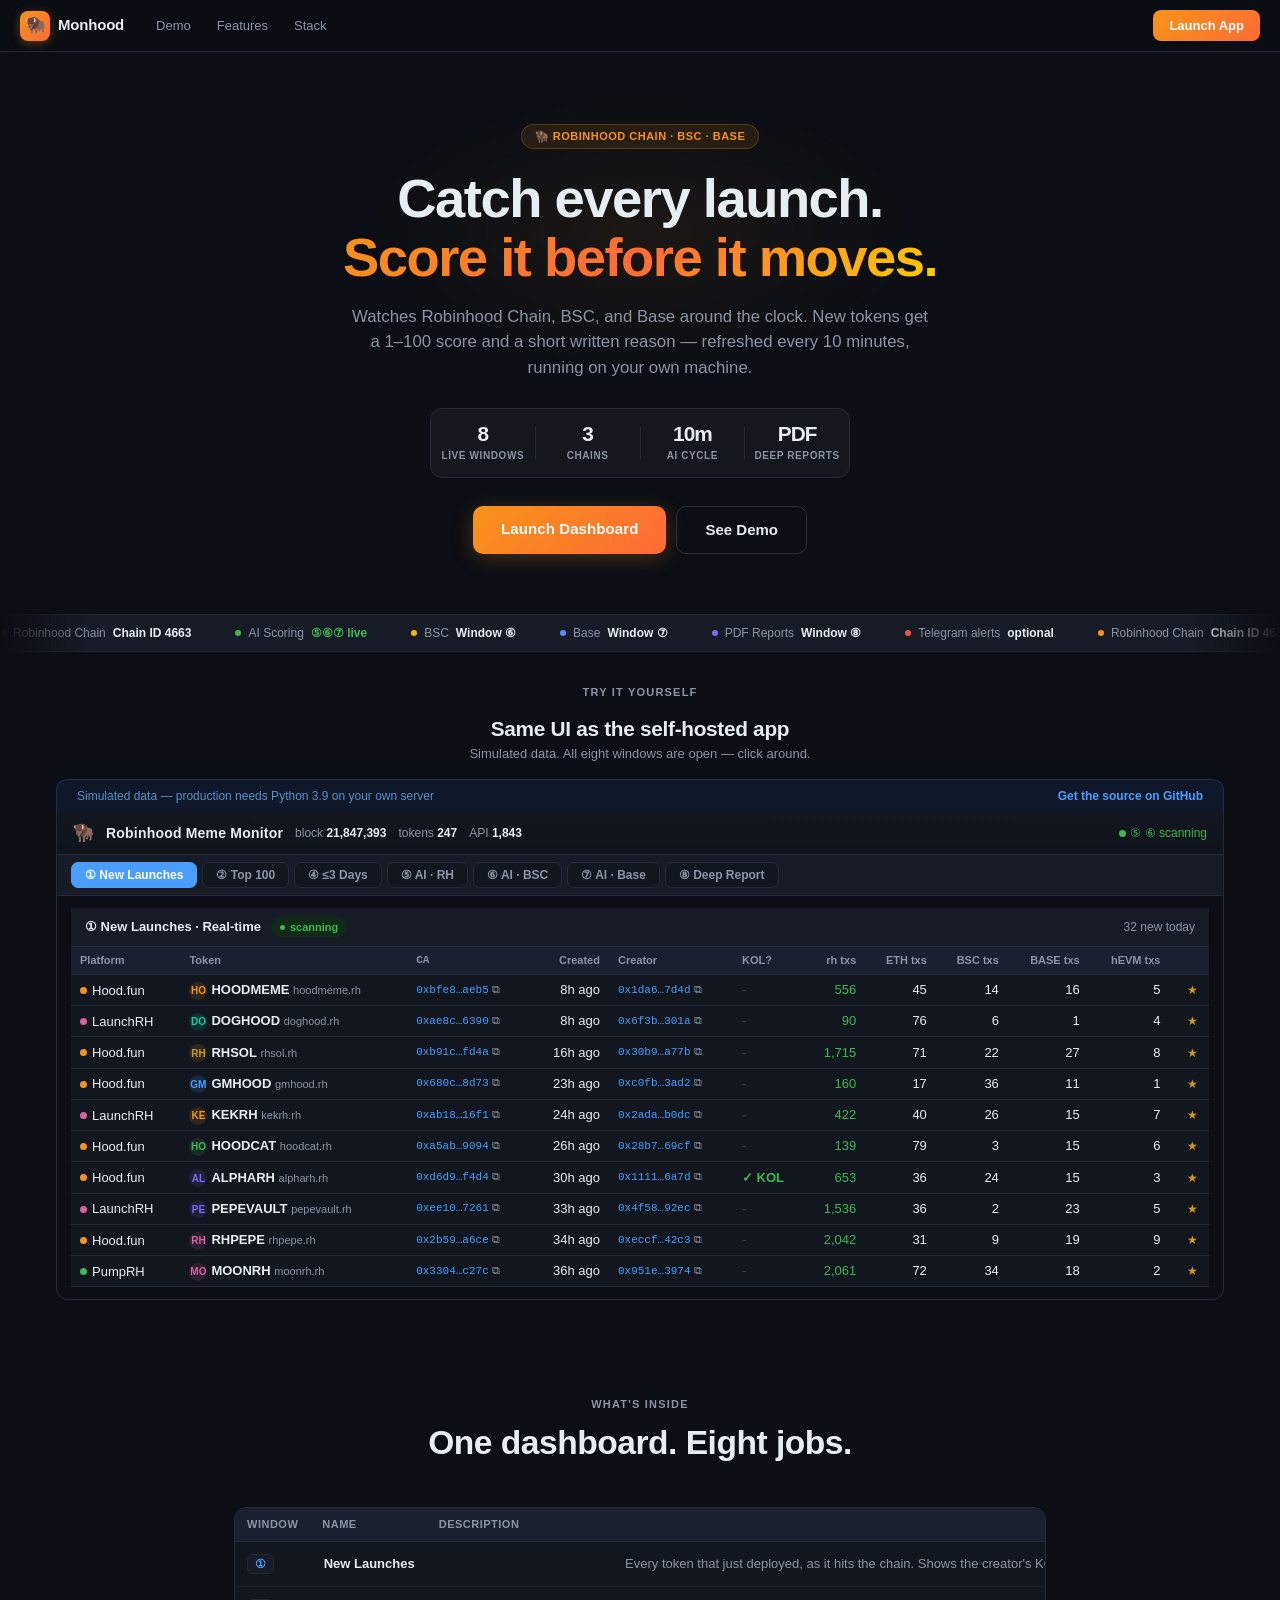
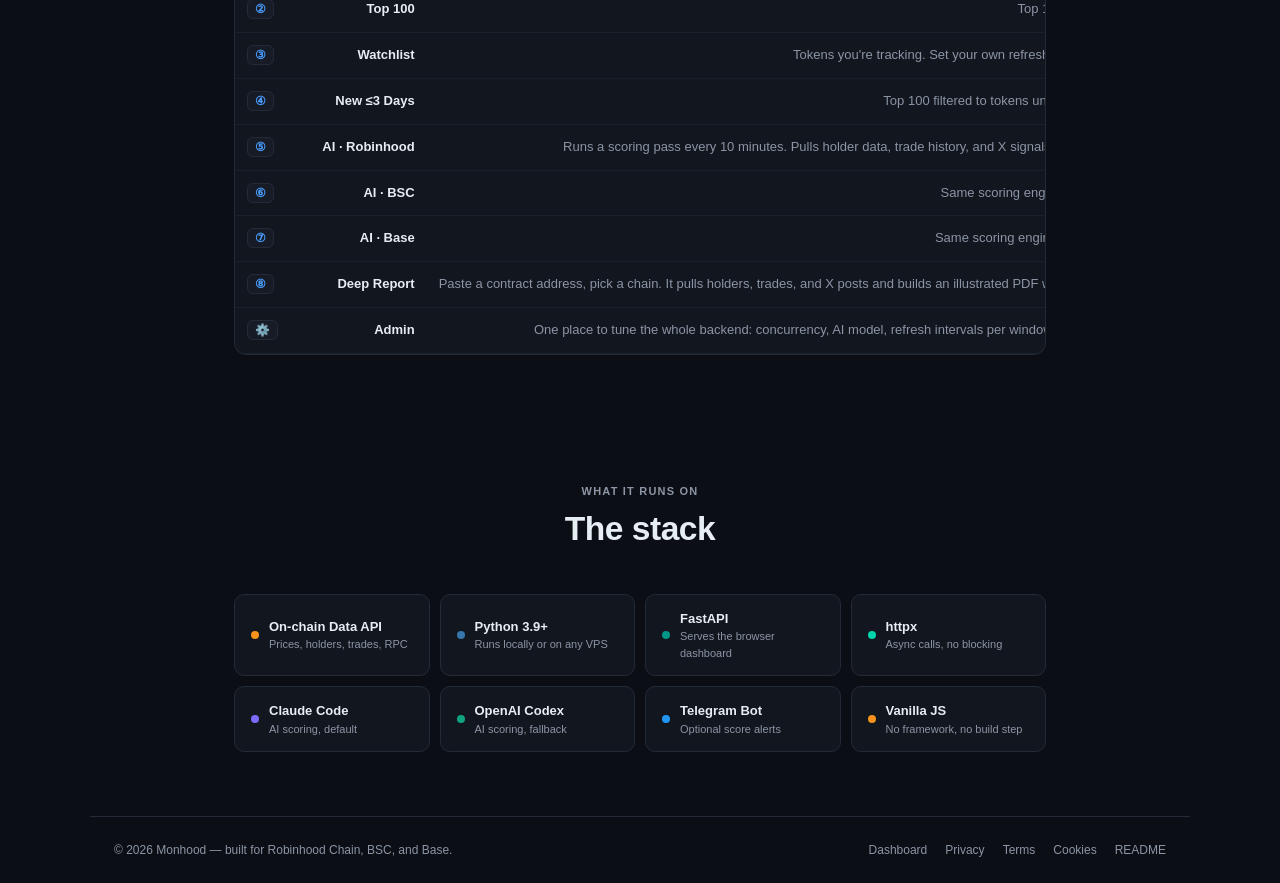
==== commit 259ab864: "Add smooth scroll-reveal animations and interactive UI enhancements" ====
--- a/index.html
+++ b/index.html
@@ -864,5 +864,177 @@
   if(d.classList.contains('open')&&!d.contains(e.target)&&!document.getElementById('nav-toggle').contains(e.target))closeNav();
 });
 </script>
+
+<!-- ── ANIMATION LAYER (additive — no existing code changed) ── -->
+<style>
+/* Smooth anchor scrolling */
+html{scroll-behavior:smooth;}
+
+/* ── Scroll-reveal base ── */
+.rv{opacity:0;transform:translateY(26px);transition:opacity .65s cubic-bezier(.22,1,.36,1),transform .65s cubic-bezier(.22,1,.36,1);}
+.rv.vis{opacity:1;transform:none;}
+.rv.d1{transition-delay:.06s;}.rv.d2{transition-delay:.13s;}.rv.d3{transition-delay:.20s;}
+.rv.d4{transition-delay:.27s;}.rv.d5{transition-delay:.34s;}.rv.d6{transition-delay:.41s;}
+.rv.d7{transition-delay:.48s;}.rv.d8{transition-delay:.55s;}
+
+/* ── Hero entrance sequence ── */
+@keyframes _fu{from{opacity:0;transform:translateY(20px)}to{opacity:1;transform:none}}
+@keyframes _sc{from{opacity:0;transform:scale(.95)}to{opacity:1;transform:scale(1)}}
+.hero-badge{animation:_fu .6s cubic-bezier(.22,1,.36,1) .08s both;}
+.hero h2{animation:_fu .7s cubic-bezier(.22,1,.36,1) .20s both;}
+.hero p{animation:_fu .65s cubic-bezier(.22,1,.36,1) .34s both;}
+.hero-stats{animation:_sc .65s cubic-bezier(.22,1,.36,1) .46s both;}
+.btn-row{animation:_fu .6s cubic-bezier(.22,1,.36,1) .56s both;}
+
+/* ── Hero glow breathe ── */
+@keyframes _glow{0%,100%{opacity:.65;transform:translateX(-50%) scale(1)}50%{opacity:1;transform:translateX(-50%) scale(1.1)}}
+.hero::before{animation:_glow 6s ease-in-out infinite;}
+
+/* ── Tab panel fade ── */
+@keyframes _tf{from{opacity:0;transform:translateY(6px)}to{opacity:1;transform:none}}
+.sview.active{animation:_tf .2s ease both;}
+
+/* ── Scroll progress bar ── */
+#_spb{position:fixed;top:0;left:0;height:2px;width:0%;background:linear-gradient(90deg,#f7931a,#ff6b35,#ffd000);z-index:99999;pointer-events:none;transition:width .12s linear;}
+
+/* ── Card hover glows ── */
+.chain-card{transition:border-color .22s,transform .22s,box-shadow .22s!important;}
+.chain-card.rh:hover{box-shadow:0 10px 40px rgba(247,147,26,.18)!important;}
+.chain-card.bsc:hover{box-shadow:0 10px 40px rgba(240,185,11,.14)!important;}
+.chain-card.base:hover{box-shadow:0 10px 40px rgba(91,143,255,.16)!important;}
+
+/* ── Feat card hover ── */
+.feat{transition:border-color .2s,transform .2s,box-shadow .2s!important;}
+.feat:hover{transform:translateY(-4px)!important;border-color:#2e3850!important;box-shadow:0 8px 28px rgba(0,0,0,.35)!important;}
+
+/* ── Stack item hover ── */
+.stack-item{transition:border-color .18s,transform .18s!important;}
+.stack-item:hover{transform:translateY(-2px)!important;border-color:#2e3850!important;}
+
+/* ── Nav underline slide ── */
+.navlinks a{position:relative;}
+.navlinks a::after{content:'';position:absolute;left:50%;right:50%;bottom:3px;height:2px;background:var(--accent);border-radius:2px;transition:left .22s,right .22s;}
+.navlinks a:hover::after,.navlinks a.active::after{left:12px;right:12px;}
+
+/* ── Ripple ── */
+@keyframes _rp{to{transform:scale(4);opacity:0;}}
+._rr{position:absolute;border-radius:50%;background:rgba(255,255,255,.22);transform:scale(0);animation:_rp .5s linear;pointer-events:none;}
+.btn-primary,.btn-outline,.btn-gen,.bigbtn{overflow:hidden;}
+
+/* ── Ticker edge fade ── */
+.ticker-bar{-webkit-mask-image:linear-gradient(90deg,transparent,#000 7%,#000 93%,transparent);mask-image:linear-gradient(90deg,transparent,#000 7%,#000 93%,transparent);}
+
+/* ── Section label/title entrance ── */
+.sec-label,.sec-title{display:block;}
+
+/* ── Win table row highlight ── */
+.win-table tbody tr{transition:background .18s,transform .18s;}
+.win-table tbody tr:hover{transform:translateX(2px);}
+
+/* ── Hstat number hover ── */
+.hstat{cursor:default;transition:transform .2s;}
+.hstat:hover{transform:scale(1.06);}
+.hstat:hover .hstat-n{color:var(--rh);}
+.hstat-n{transition:color .25s;}
+</style>
+
+<script>
+(function(){
+  /* ── scroll progress bar ── */
+  var spb=document.createElement('div');spb.id='_spb';document.body.prepend(spb);
+  window.addEventListener('scroll',function(){
+    var pct=window.scrollY/(document.documentElement.scrollHeight-window.innerHeight)*100;
+    spb.style.width=Math.min(100,pct)+'%';
+  },{passive:true});
+
+  /* ── ripple on click ── */
+  document.addEventListener('click',function(e){
+    var btn=e.target.closest('.btn-primary,.btn-outline,.btn-gen,.bigbtn');
+    if(!btn)return;
+    var r=document.createElement('span');r.className='_rr';
+    var rect=btn.getBoundingClientRect();
+    var sz=Math.max(rect.width,rect.height);
+    r.style.cssText='width:'+sz+'px;height:'+sz+'px;left:'+(e.clientX-rect.left-sz/2)+'px;top:'+(e.clientY-rect.top-sz/2)+'px;';
+    btn.appendChild(r);r.addEventListener('animationend',function(){r.remove();});
+  });
+
+  /* ── scroll reveal ── */
+  var ds=['d1','d2','d3','d4','d5','d6','d7','d8'];
+  var vh=window.innerHeight;
+
+  function addRv(el,delay){
+    if(el.getBoundingClientRect().top>vh*0.92){
+      el.classList.add('rv');
+      if(delay)el.classList.add(delay);
+    }
+  }
+
+  /* section labels + titles */
+  document.querySelectorAll('.sec-label,.sec-title').forEach(function(el){addRv(el,'');});
+
+  /* chain cards, feat, stack items — staggered */
+  ['.chain-card','.feat','.stack-item'].forEach(function(sel){
+    document.querySelectorAll(sel).forEach(function(el,i){addRv(el,ds[i%ds.length]);});
+  });
+
+  /* windows table rows */
+  document.querySelectorAll('.win-table tbody tr').forEach(function(el,i){addRv(el,ds[Math.min(i,7)]);});
+
+  /* panel in windows + stack section */
+  document.querySelectorAll('#windows .panel,#stack .panel,.cta-box').forEach(function(el){addRv(el,'');});
+
+  /* demo section label area */
+  document.querySelectorAll('#demo > div > div').forEach(function(el,i){if(i<2)addRv(el,ds[i]);});
+
+  /* observe */
+  var io=new IntersectionObserver(function(entries){
+    entries.forEach(function(e){
+      if(e.isIntersecting){e.target.classList.add('vis');io.unobserve(e.target);}
+    });
+  },{threshold:0.1,rootMargin:'0px 0px -32px 0px'});
+  document.querySelectorAll('.rv').forEach(function(el){io.observe(el);});
+
+  /* ── counter animation for hero stats ── */
+  function countUp(el,to,suffix,ms){
+    var start=null;
+    function step(ts){
+      if(!start)start=ts;
+      var p=Math.min((ts-start)/ms,1);
+      var e=1-Math.pow(1-p,3);
+      el.textContent=Math.round(e*to)+suffix;
+      if(p<1)requestAnimationFrame(step);
+    }
+    requestAnimationFrame(step);
+  }
+  var heroStats=document.querySelector('.hero-stats');
+  if(heroStats){
+    var fired=false;
+    var cio=new IntersectionObserver(function(entries){
+      if(entries[0].isIntersecting&&!fired){
+        fired=true;
+        var ns=heroStats.querySelectorAll('.hstat-n');
+        if(ns[0])countUp(ns[0],8,'',900);
+        if(ns[1])countUp(ns[1],3,'',750);
+        cio.disconnect();
+      }
+    },{threshold:0.6});
+    cio.observe(heroStats);
+  }
+
+  /* ── subtle mouse parallax on hero glow ── */
+  if(window.matchMedia('(hover:hover)').matches){
+    var hero=document.querySelector('.hero');
+    if(hero){
+      document.addEventListener('mousemove',function(e){
+        if(e.clientY>window.innerHeight*0.85)return;
+        var ox=(e.clientX/window.innerWidth-.5)*18;
+        var oy=(e.clientY/window.innerHeight-.5)*10;
+        hero.style.setProperty('--gx',ox+'px');
+        hero.style.setProperty('--gy',oy+'px');
+      },{passive:true});
+    }
+  }
+})();
+</script>
 </body>
 </html>
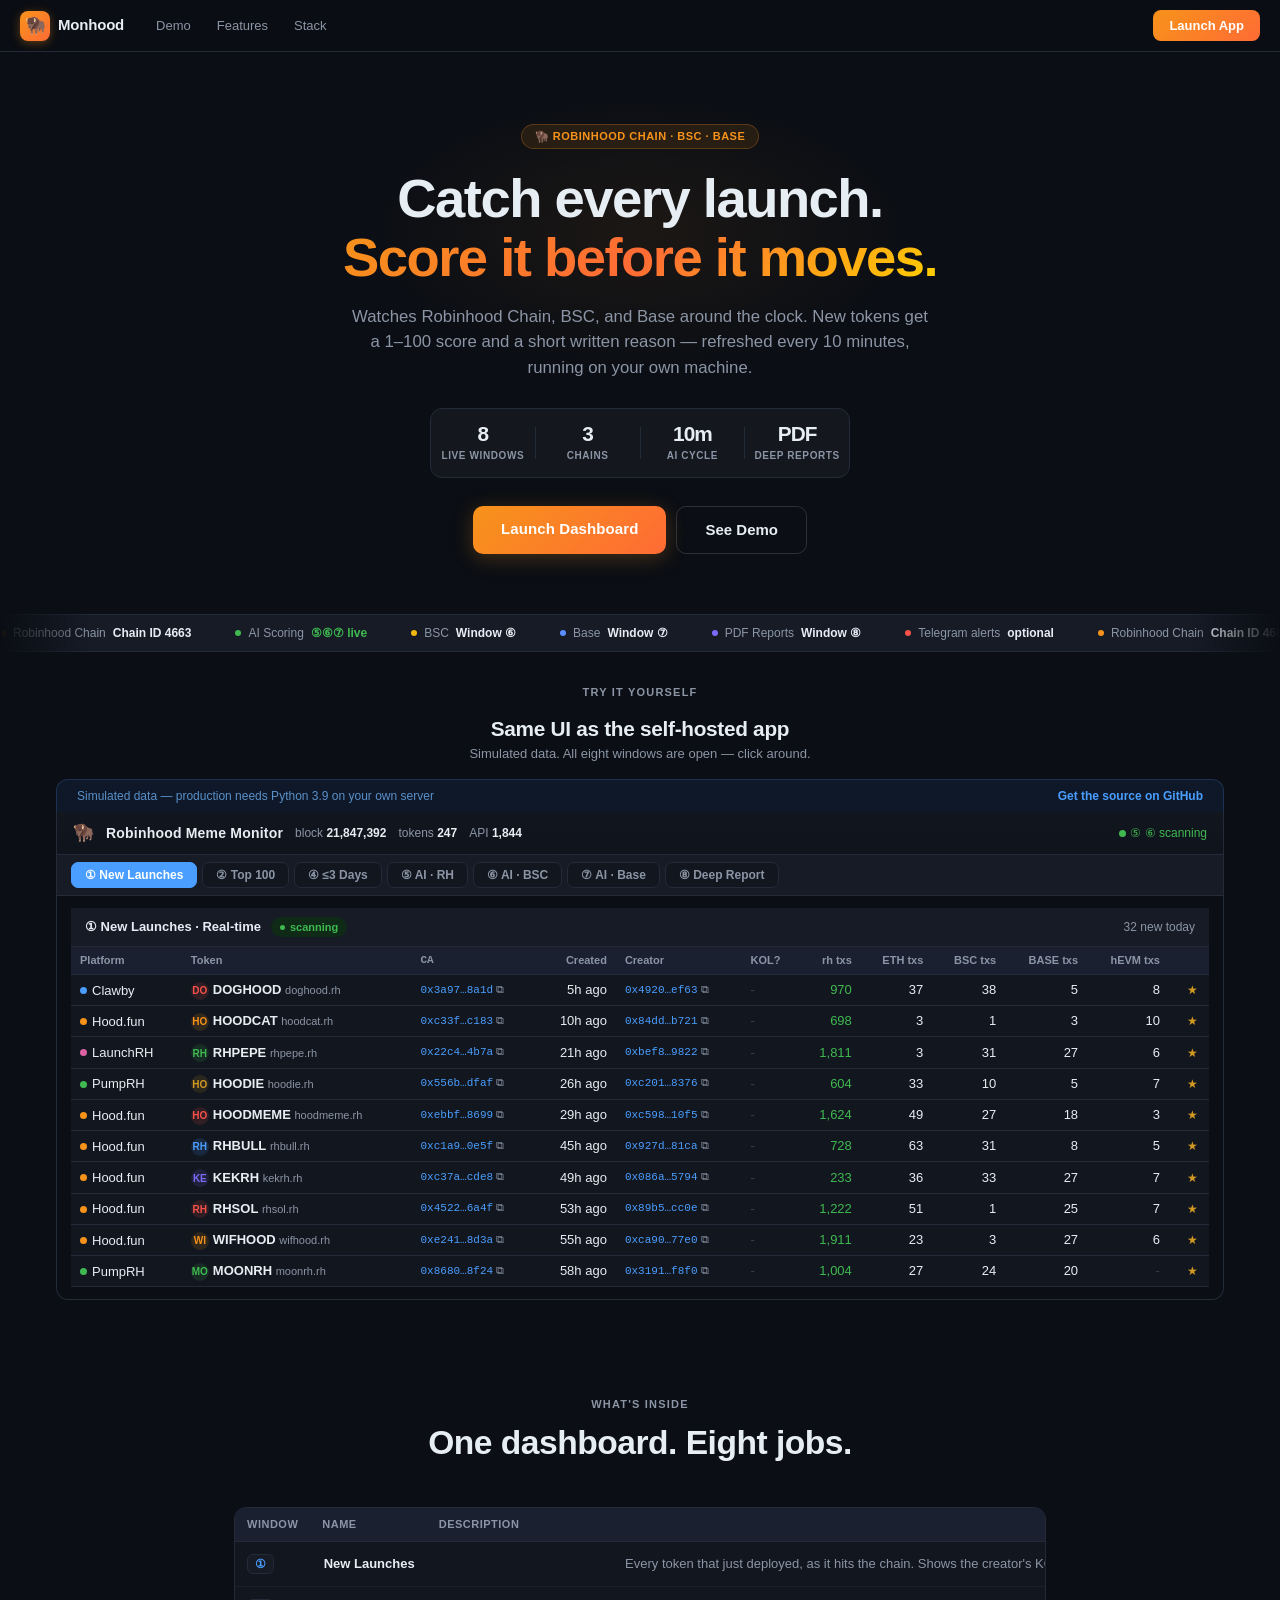
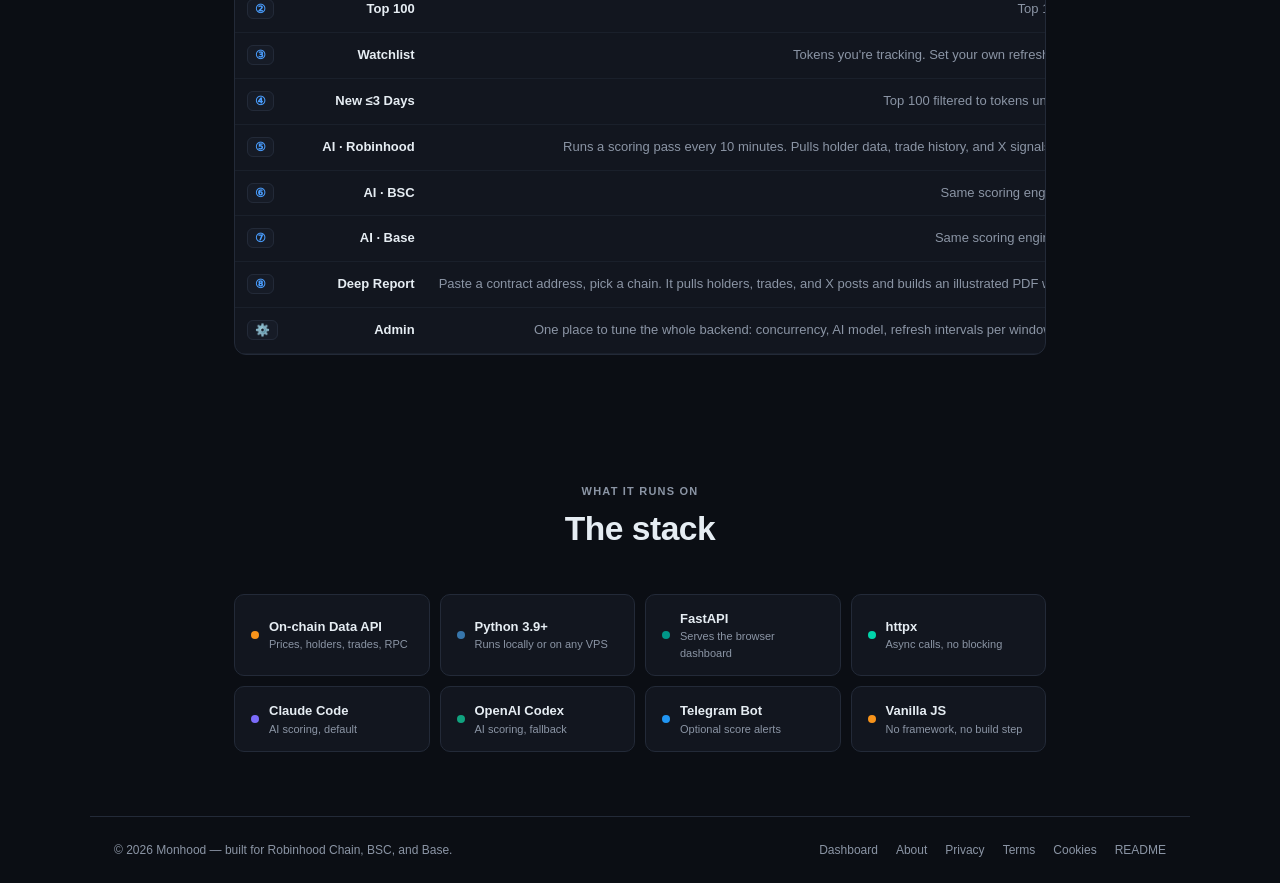
==== commit 998c956c: "Add about page and footer link" ====
--- a/index.html
+++ b/index.html
@@ -636,6 +636,7 @@
   <div>© 2026 Monhood — built for Robinhood Chain, BSC, and Base.</div>
   <div class="flinks">
     <a href="/login.html">Dashboard</a>
+    <a href="/about.html">About</a>
     <a href="/privacy.html">Privacy</a>
     <a href="/terms.html">Terms</a>
     <a href="/cookies.html">Cookies</a>
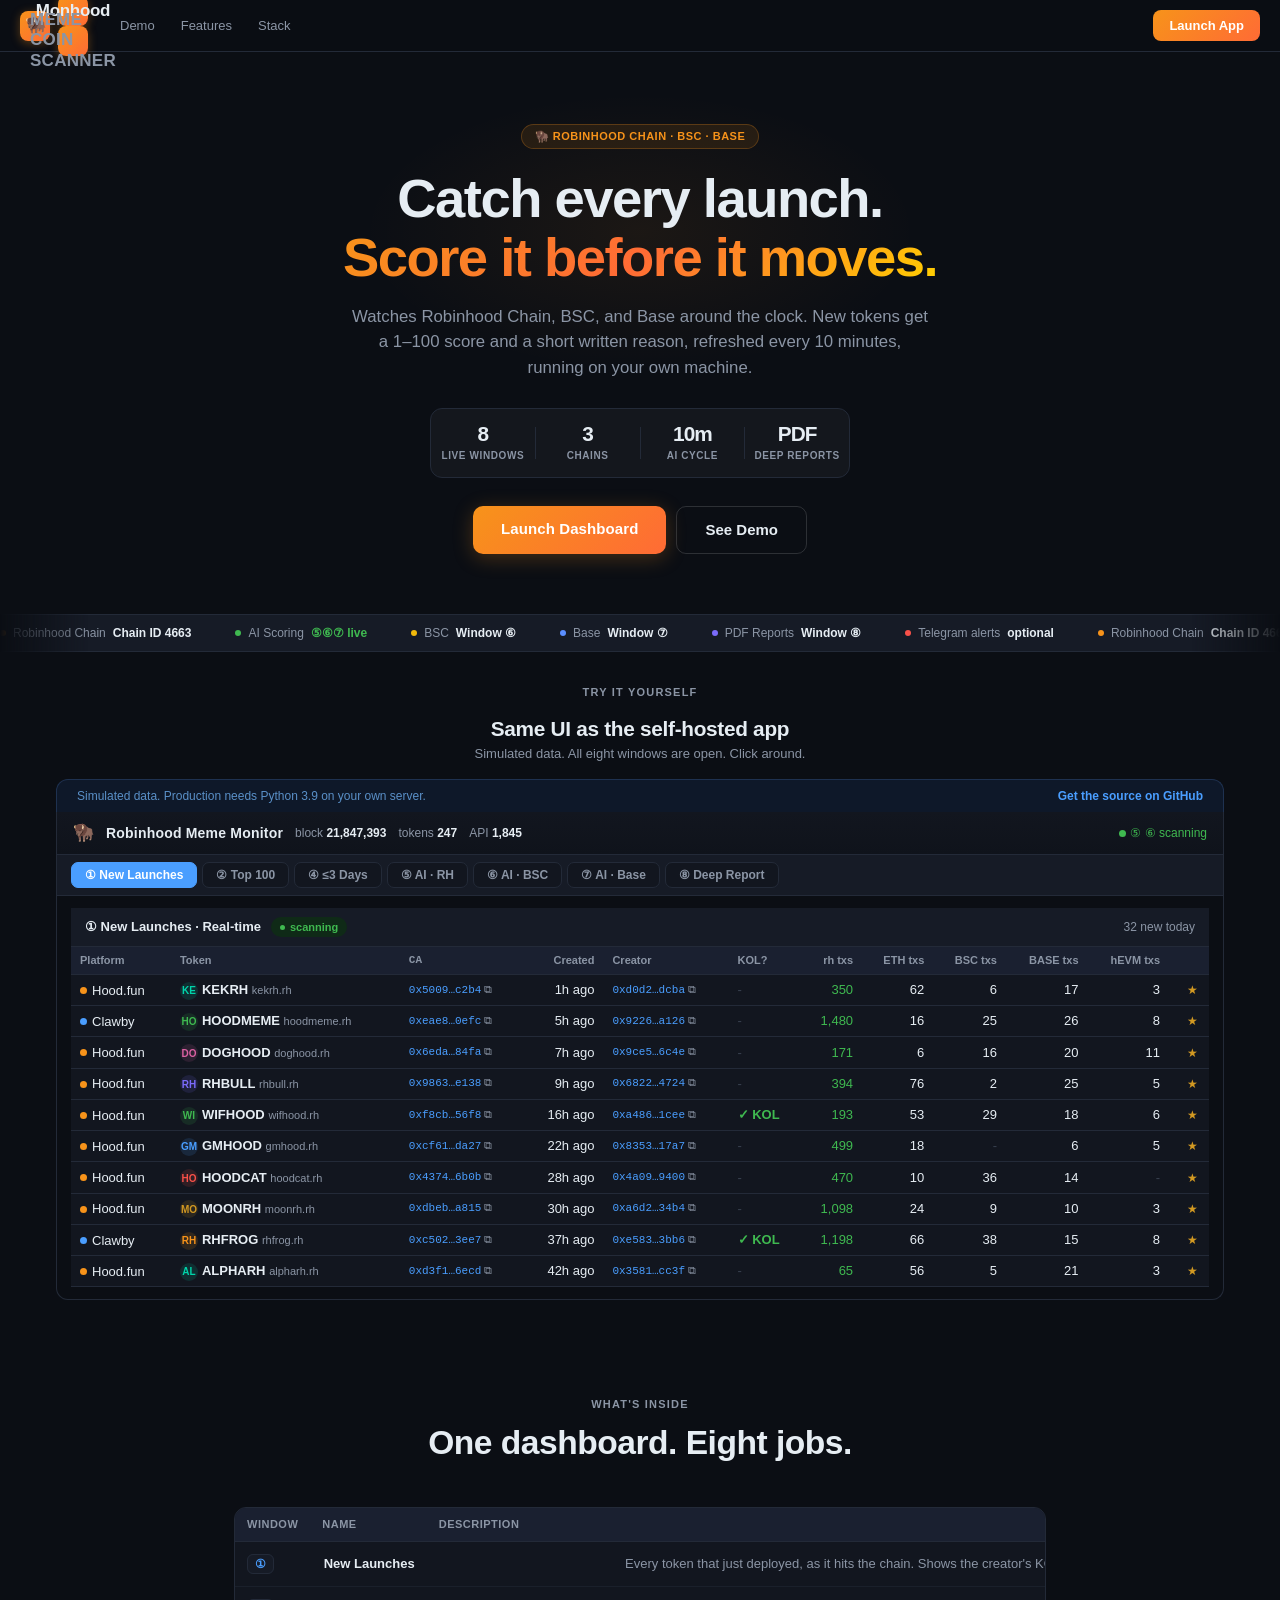
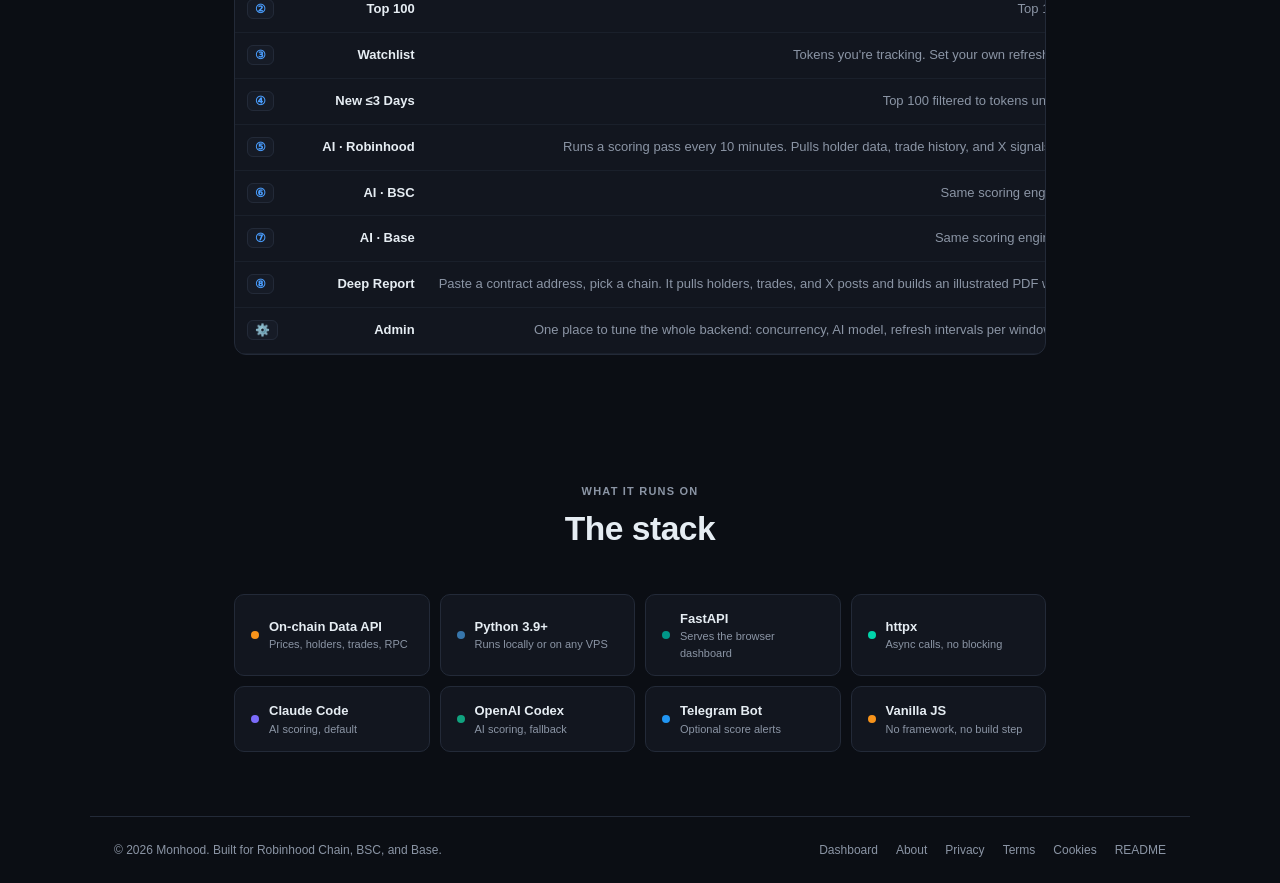
==== commit 72c275df: "Upgrade logo to two-line brand lockup, remove all em dashes from content" ====
--- a/index.html
+++ b/index.html
@@ -86,6 +86,9 @@
 #topnav{position:sticky;top:0;z-index:100;background:rgba(11,14,20,.96);backdrop-filter:blur(14px);
   border-bottom:1px solid var(--border);padding:0 20px;display:flex;align-items:center;gap:0;height:52px;}
 .logo{display:flex;align-items:center;gap:8px;font-weight:700;font-size:15px;letter-spacing:-.2px;margin-right:20px;text-decoration:none!important;color:var(--fg)!important;}
+.logo-text{display:flex;flex-direction:column;gap:0;}
+.logo-name{font-size:14px;font-weight:800;letter-spacing:-.3px;line-height:1.15;color:var(--fg);}
+.logo-tag{font-size:10px;font-weight:600;letter-spacing:.3px;text-transform:uppercase;color:var(--dim);line-height:1.2;}
 .logo span{width:30px;height:30px;background:linear-gradient(135deg,#f7931a,#ff6b35);border-radius:8px;display:flex;align-items:center;justify-content:center;font-size:17px;flex-shrink:0;box-shadow:0 2px 10px rgba(247,147,26,.35);}
 .navlinks{display:flex;gap:2px;flex:1;}
 .navlinks a{padding:6px 12px;border-radius:8px;color:var(--dim);font-size:13px;font-weight:500;transition:color .15s,background .15s;}
@@ -377,7 +380,11 @@
 <!-- ── TOP NAV ─────────────────────────── -->
 <nav id="topnav">
   <a class="logo" href="#">
-    <span>🦬</span> Monhood
+    <span>🦬</span>
+    <div class="logo-text">
+      <span class="logo-name">Monhood</span>
+      <span class="logo-tag">Meme Coin Scanner</span>
+    </div>
   </a>
   <div class="navlinks">
     <a href="#demo">Demo</a>
@@ -400,7 +407,7 @@
 <div class="hero">
   <div class="hero-badge">🦬 Robinhood Chain · BSC · Base</div>
   <h2>Catch every launch.<br><em>Score it before it moves.</em></h2>
-  <p>Watches Robinhood Chain, BSC, and Base around the clock. New tokens get a 1–100 score and a short written reason — refreshed every 10 minutes, running on your own machine.</p>
+  <p>Watches Robinhood Chain, BSC, and Base around the clock. New tokens get a 1–100 score and a short written reason, refreshed every 10 minutes, running on your own machine.</p>
   <div class="hero-stats">
     <div class="hstat"><span class="hstat-n">8</span><span class="hstat-l">Live Windows</span></div>
     <div class="hstat-sep"></div>
@@ -442,14 +449,14 @@
   <div class="sec-label" style="text-align:center;margin-bottom:12px;">Try It Yourself</div>
   <div style="text-align:center;margin-bottom:16px;">
     <span style="font-size:1.3rem;font-weight:800;letter-spacing:-.3px;">Same UI as the self-hosted app</span><br>
-    <span style="color:var(--dim);font-size:13px;">Simulated data. All eight windows are open — click around.</span>
+    <span style="color:var(--dim);font-size:13px;">Simulated data. All eight windows are open. Click around.</span>
   </div>
 </div>
 
 <!-- demo banner -->
 <div style="max-width:1200px;margin:0 auto 0;padding:0 16px;">
 <div class="demo-banner" style="border-radius:var(--radius) var(--radius) 0 0;border:1px solid #1e3150;border-bottom:none;">
-  <span>Simulated data — production needs Python 3.9 on your own server</span>
+  <span>Simulated data. Production needs Python 3.9 on your own server.</span>
   <a href="#requirements">Get the source on GitHub</a>
 </div>
 </div>
@@ -601,7 +608,7 @@
       <tr><td><span class="win-id">①</span></td><td class="win-name">New Launches</td><td class="win-desc">Every token that just deployed, as it hits the chain. Shows the creator's KOL history, early tx count, and cross-chain activity so you can judge it in the first few minutes. <span class="chain-pill cp-rh">RH</span><span class="chain-pill cp-all">+4</span></td></tr>
       <tr><td><span class="win-id">②</span></td><td class="win-name">Top 100</td><td class="win-desc">Top 100 by 24h volume on Robinhood Chain. Full market data, X activity, and a direct link to the chart. <span class="chain-pill cp-rh">RH</span></td></tr>
       <tr><td><span class="win-id">③</span></td><td class="win-name">Watchlist</td><td class="win-desc">Tokens you're tracking. Set your own refresh rate per address, watch KOL and smart money flow in, and kick off a deep report any time. <span class="chain-pill cp-all">all chains</span></td></tr>
-      <tr><td><span class="win-id">④</span></td><td class="win-name">New ≤3 Days</td><td class="win-desc">Top 100 filtered to tokens under 72 hours old. On-chain age is verified — migrated contracts don't sneak in and inflate the list. <span class="chain-pill cp-rh">RH</span></td></tr>
+      <tr><td><span class="win-id">④</span></td><td class="win-name">New ≤3 Days</td><td class="win-desc">Top 100 filtered to tokens under 72 hours old. On-chain age is verified so migrated contracts don't sneak in and inflate the list. <span class="chain-pill cp-rh">RH</span></td></tr>
       <tr><td><span class="win-id">⑤</span></td><td class="win-name">AI · Robinhood</td><td class="win-desc">Runs a scoring pass every 10 minutes. Pulls holder data, trade history, and X signals, then writes a 1–100 score with a plain-English reason for each token in your market-cap range. <span class="chain-pill cp-rh">RH</span></td></tr>
       <tr><td><span class="win-id">⑥</span></td><td class="win-name">AI · BSC</td><td class="win-desc">Same scoring engine as ⑤, running independently on BSC. Its market-cap band and age cutoff are set separately. <span class="chain-pill cp-bsc">BSC</span></td></tr>
       <tr><td><span class="win-id">⑦</span></td><td class="win-name">AI · Base</td><td class="win-desc">Same scoring engine as ⑤, running independently on Base. Its market-cap band and age cutoff are set separately. <span class="chain-pill cp-base">Base</span></td></tr>
@@ -633,7 +640,7 @@
 
 <!-- ── FOOTER ─────────────────────────── -->
 <footer>
-  <div>© 2026 Monhood — built for Robinhood Chain, BSC, and Base.</div>
+  <div>© 2026 Monhood. Built for Robinhood Chain, BSC, and Base.</div>
   <div class="flinks">
     <a href="/login.html">Dashboard</a>
     <a href="/about.html">About</a>
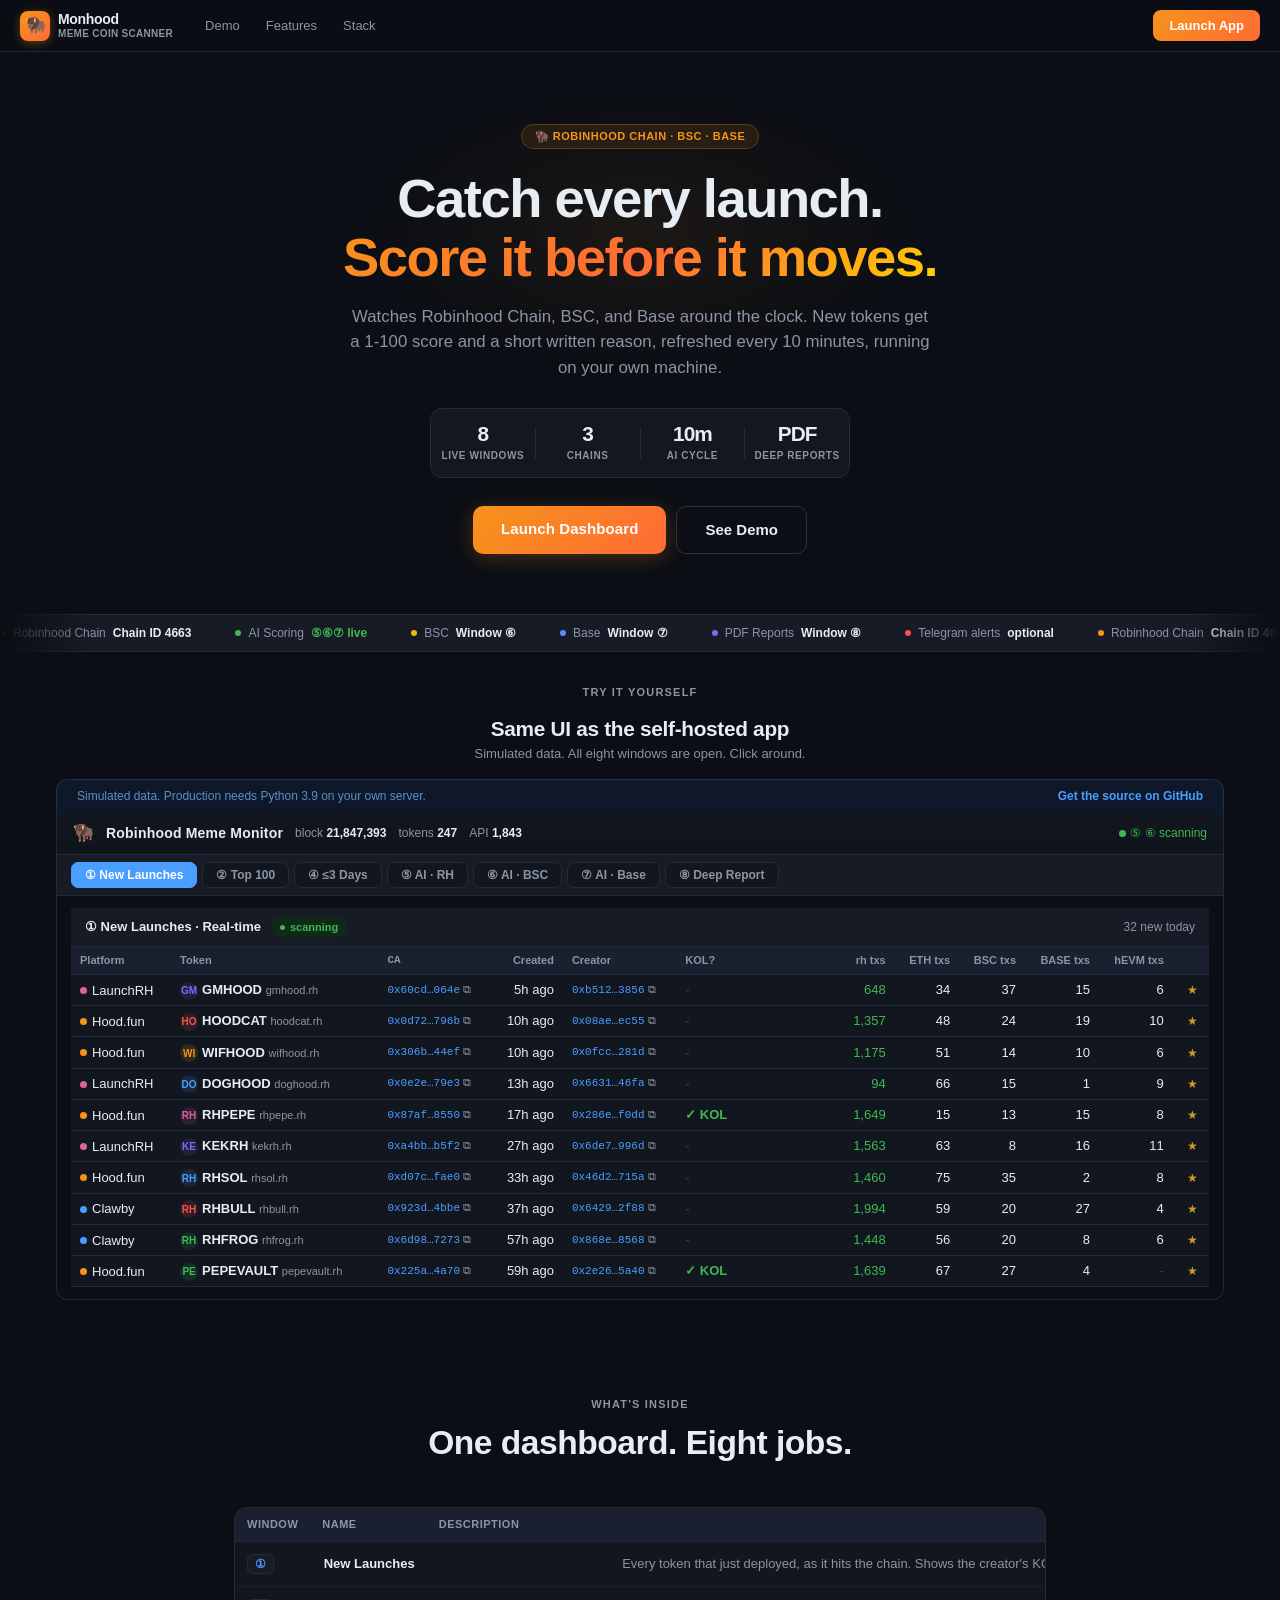
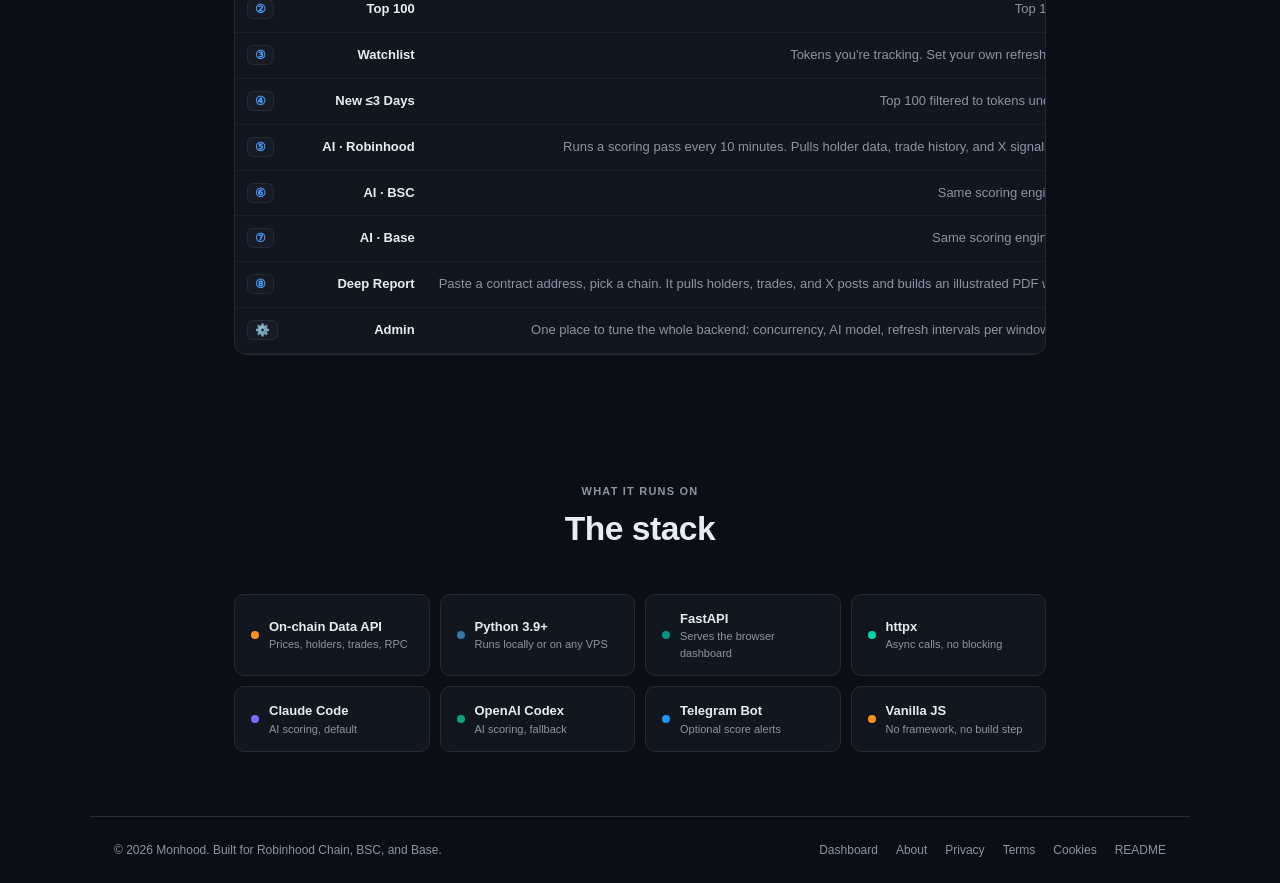
==== commit f2bba70a: "fix: logo CSS selector, remove em/en-dashes, fix broken links" ====
--- a/index.html
+++ b/index.html
@@ -89,7 +89,7 @@
 .logo-text{display:flex;flex-direction:column;gap:0;}
 .logo-name{font-size:14px;font-weight:800;letter-spacing:-.3px;line-height:1.15;color:var(--fg);}
 .logo-tag{font-size:10px;font-weight:600;letter-spacing:.3px;text-transform:uppercase;color:var(--dim);line-height:1.2;}
-.logo span{width:30px;height:30px;background:linear-gradient(135deg,#f7931a,#ff6b35);border-radius:8px;display:flex;align-items:center;justify-content:center;font-size:17px;flex-shrink:0;box-shadow:0 2px 10px rgba(247,147,26,.35);}
+.logo>span{width:30px;height:30px;background:linear-gradient(135deg,#f7931a,#ff6b35);border-radius:8px;display:flex;align-items:center;justify-content:center;font-size:17px;flex-shrink:0;box-shadow:0 2px 10px rgba(247,147,26,.35);}
 .navlinks{display:flex;gap:2px;flex:1;}
 .navlinks a{padding:6px 12px;border-radius:8px;color:var(--dim);font-size:13px;font-weight:500;transition:color .15s,background .15s;}
 .navlinks a:hover{color:var(--fg);background:rgba(255,255,255,.05);text-decoration:none;}
@@ -304,7 +304,7 @@
 /* ── Demo wrapper overflow ── */
 .demo-outer{overflow-x:auto;-webkit-overflow-scrolling:touch;}
 
-/* ══ MOBILE FIRST — base overrides ══ */
+/* ══ MOBILE FIRST - base overrides ══ */
 @media(max-width:639px){
   /* Nav */
   #topnav{padding:0 14px;gap:8px;height:52px;}
@@ -354,7 +354,7 @@
   .win-table th:nth-child(3),.win-table td:nth-child(3){display:none;} /* hide desc col, too wide */
   .win-name{white-space:normal;}
 
-  /* Stack grid — 2 col on mobile */
+  /* Stack grid - 2 col on mobile */
   .stack-grid{grid-template-columns:repeat(2,1fr);}
   .stack-item{padding:12px;}
 
@@ -363,7 +363,7 @@
   .flinks{flex-wrap:wrap;justify-content:center;gap:12px;}
 }
 
-/* ══ TABLET — 640-1023px ══ */
+/* ══ TABLET - 640-1023px ══ */
 @media(min-width:640px) and (max-width:1023px){
   .navlinks a{font-size:12px;padding:5px 8px;}
   .btn-launch{font-size:12px;padding:5px 13px;}
@@ -407,7 +407,7 @@
 <div class="hero">
   <div class="hero-badge">🦬 Robinhood Chain · BSC · Base</div>
   <h2>Catch every launch.<br><em>Score it before it moves.</em></h2>
-  <p>Watches Robinhood Chain, BSC, and Base around the clock. New tokens get a 1–100 score and a short written reason, refreshed every 10 minutes, running on your own machine.</p>
+  <p>Watches Robinhood Chain, BSC, and Base around the clock. New tokens get a 1-100 score and a short written reason, refreshed every 10 minutes, running on your own machine.</p>
   <div class="hero-stats">
     <div class="hstat"><span class="hstat-n">8</span><span class="hstat-l">Live Windows</span></div>
     <div class="hstat-sep"></div>
@@ -457,7 +457,7 @@
 <div style="max-width:1200px;margin:0 auto 0;padding:0 16px;">
 <div class="demo-banner" style="border-radius:var(--radius) var(--radius) 0 0;border:1px solid #1e3150;border-bottom:none;">
   <span>Simulated data. Production needs Python 3.9 on your own server.</span>
-  <a href="#requirements">Get the source on GitHub</a>
+  <a href="https://github.com/mangacreatorstudio/monhood" target="_blank">Get the source on GitHub</a>
 </div>
 </div>
 
@@ -528,7 +528,7 @@
   <!-- W5 -->
   <div class="sview" id="sv-w5">
   <div class="panel" style="border-radius:0;border:none;">
-    <div class="phead"><span class="t">⑤ AI Score · <span class="badge badge-rh">Robinhood</span></span><span class="pill run"><span class="dot"></span>scoring</span><span class="grow"></span><span class="meta">$100K–$5M · ≤7d</span><button class="ghost" style="margin-left:8px;font-size:11px">⏸ pause</button></div>
+    <div class="phead"><span class="t">⑤ AI Score · <span class="badge badge-rh">Robinhood</span></span><span class="pill run"><span class="dot"></span>scoring</span><span class="grow"></span><span class="meta">$100K-$5M · ≤7d</span><button class="ghost" style="margin-left:8px;font-size:11px">⏸ pause</button></div>
     <div class="prog"><div class="track"><div class="fill" id="fill-w5" style="width:62%"></div></div><span class="lbl" id="lbl-w5">scoring <b>PEPEVAULT</b> · 8/13</span></div>
     <div class="pbody" style="max-height:320px;overflow-y:auto;">
     <table><thead><tr>
@@ -542,7 +542,7 @@
   <!-- W6 -->
   <div class="sview" id="sv-w6">
   <div class="panel" style="border-radius:0;border:none;">
-    <div class="phead"><span class="t">⑥ AI Score · <span class="badge badge-bsc">BSC</span></span><span class="pill run"><span class="dot"></span>scoring</span><span class="grow"></span><span class="meta">$50K–$3M · ≤5d</span><button class="ghost" style="margin-left:8px;font-size:11px">⏸ pause</button></div>
+    <div class="phead"><span class="t">⑥ AI Score · <span class="badge badge-bsc">BSC</span></span><span class="pill run"><span class="dot"></span>scoring</span><span class="grow"></span><span class="meta">$50K-$3M · ≤5d</span><button class="ghost" style="margin-left:8px;font-size:11px">⏸ pause</button></div>
     <div class="prog"><div class="track"><div class="fill" id="fill-w6" style="width:35%"></div></div><span class="lbl" id="lbl-w6">scoring <b>DOGE2049</b> · 4/11</span></div>
     <div class="pbody" style="max-height:320px;overflow-y:auto;">
     <table><thead><tr>
@@ -556,7 +556,7 @@
   <!-- W7 -->
   <div class="sview" id="sv-w7">
   <div class="panel" style="border-radius:0;border:none;">
-    <div class="phead"><span class="t">⑦ AI Score · <span class="badge badge-base">Base</span></span><span class="pill idle">idle</span><span class="grow"></span><span class="meta">$80K–$4M · ≤3d</span><button class="ghost" style="margin-left:8px;font-size:11px">▶ resume</button></div>
+    <div class="phead"><span class="t">⑦ AI Score · <span class="badge badge-base">Base</span></span><span class="pill idle">idle</span><span class="grow"></span><span class="meta">$80K-$4M · ≤3d</span><button class="ghost" style="margin-left:8px;font-size:11px">▶ resume</button></div>
     <div class="prog"><div class="track"><div class="fill" id="fill-w7" style="width:100%"></div></div><span class="lbl" id="lbl-w7" style="color:var(--green)">✓ cycle done · next in 8m 14s</span></div>
     <div class="pbody" style="max-height:320px;overflow-y:auto;">
     <table><thead><tr>
@@ -572,7 +572,7 @@
   <div class="panel" style="border-radius:0;border:none;max-width:780px">
     <div class="phead"><span class="t">⑧ Custom Deep Report</span></div>
     <div class="rep-box">
-      <p>Paste a contract address, pick a chain. The engine pulls holder data, trade history, and X posts and writes a full <b>illustrated PDF</b> with a price chart, volume bars, holder breakdown, and transaction timeline. Usually 3–8 minutes.</p>
+      <p>Paste a contract address, pick a chain. The engine pulls holder data, trade history, and X posts and writes a full <b>illustrated PDF</b> with a price chart, volume bars, holder breakdown, and transaction timeline. Usually 3-8 minutes.</p>
       <div class="in-row">
         <select class="in" id="rep-chain"><option value="robinhood">🦬 Robinhood</option><option value="bsc">🟡 BSC</option><option value="base">🔵 Base</option></select>
         <input class="in" id="rep-ca" placeholder="0x… contract address" style="width:320px">
@@ -609,10 +609,10 @@
       <tr><td><span class="win-id">②</span></td><td class="win-name">Top 100</td><td class="win-desc">Top 100 by 24h volume on Robinhood Chain. Full market data, X activity, and a direct link to the chart. <span class="chain-pill cp-rh">RH</span></td></tr>
       <tr><td><span class="win-id">③</span></td><td class="win-name">Watchlist</td><td class="win-desc">Tokens you're tracking. Set your own refresh rate per address, watch KOL and smart money flow in, and kick off a deep report any time. <span class="chain-pill cp-all">all chains</span></td></tr>
       <tr><td><span class="win-id">④</span></td><td class="win-name">New ≤3 Days</td><td class="win-desc">Top 100 filtered to tokens under 72 hours old. On-chain age is verified so migrated contracts don't sneak in and inflate the list. <span class="chain-pill cp-rh">RH</span></td></tr>
-      <tr><td><span class="win-id">⑤</span></td><td class="win-name">AI · Robinhood</td><td class="win-desc">Runs a scoring pass every 10 minutes. Pulls holder data, trade history, and X signals, then writes a 1–100 score with a plain-English reason for each token in your market-cap range. <span class="chain-pill cp-rh">RH</span></td></tr>
+      <tr><td><span class="win-id">⑤</span></td><td class="win-name">AI · Robinhood</td><td class="win-desc">Runs a scoring pass every 10 minutes. Pulls holder data, trade history, and X signals, then writes a 1-100 score with a plain-English reason for each token in your market-cap range. <span class="chain-pill cp-rh">RH</span></td></tr>
       <tr><td><span class="win-id">⑥</span></td><td class="win-name">AI · BSC</td><td class="win-desc">Same scoring engine as ⑤, running independently on BSC. Its market-cap band and age cutoff are set separately. <span class="chain-pill cp-bsc">BSC</span></td></tr>
       <tr><td><span class="win-id">⑦</span></td><td class="win-name">AI · Base</td><td class="win-desc">Same scoring engine as ⑤, running independently on Base. Its market-cap band and age cutoff are set separately. <span class="chain-pill cp-base">Base</span></td></tr>
-      <tr><td><span class="win-id">⑧</span></td><td class="win-name">Deep Report</td><td class="win-desc">Paste a contract address, pick a chain. It pulls holders, trades, and X posts and builds an illustrated PDF with a price chart, volume bars, and holder breakdown. Usually done in 3–8 minutes. <span class="chain-pill cp-rh">RH</span><span class="chain-pill cp-bsc">BSC</span><span class="chain-pill cp-base">Base</span></td></tr>
+      <tr><td><span class="win-id">⑧</span></td><td class="win-name">Deep Report</td><td class="win-desc">Paste a contract address, pick a chain. It pulls holders, trades, and X posts and builds an illustrated PDF with a price chart, volume bars, and holder breakdown. Usually done in 3-8 minutes. <span class="chain-pill cp-rh">RH</span><span class="chain-pill cp-bsc">BSC</span><span class="chain-pill cp-base">Base</span></td></tr>
       <tr><td><span class="win-id">⚙️</span></td><td class="win-name">Admin</td><td class="win-desc">One place to tune the whole backend: concurrency, AI model, refresh intervals per window, market-cap bands for each scorer, Telegram alert routing, and a live view of what's currently running.</td></tr>
     </tbody>
   </table>
@@ -843,7 +843,7 @@
   },380);}
 
 /* nav active link on scroll */
-const sections=['demo','about','chains','windows','requirements','stack'];
+const sections=['demo','about','windows','stack'];
 const observer=new IntersectionObserver(entries=>{entries.forEach(e=>{if(e.isIntersecting){const id=e.target.id;document.querySelectorAll('.navlinks a').forEach(a=>{a.classList.toggle('active',a.getAttribute('href')==='#'+id);});}});},{rootMargin:'-50% 0px -50% 0px'});
 sections.forEach(id=>{const el=document.getElementById(id);if(el)observer.observe(el);});
 
@@ -873,7 +873,7 @@
 });
 </script>
 
-<!-- ── ANIMATION LAYER (additive — no existing code changed) ── -->
+<!-- ── ANIMATION LAYER (additive - no existing code changed) ── -->
 <style>
 /* Smooth anchor scrolling */
 html{scroll-behavior:smooth;}
@@ -980,7 +980,7 @@
   /* section labels + titles */
   document.querySelectorAll('.sec-label,.sec-title').forEach(function(el){addRv(el,'');});
 
-  /* chain cards, feat, stack items — staggered */
+  /* chain cards, feat, stack items - staggered */
   ['.chain-card','.feat','.stack-item'].forEach(function(sel){
     document.querySelectorAll(sel).forEach(function(el,i){addRv(el,ds[i%ds.length]);});
   });
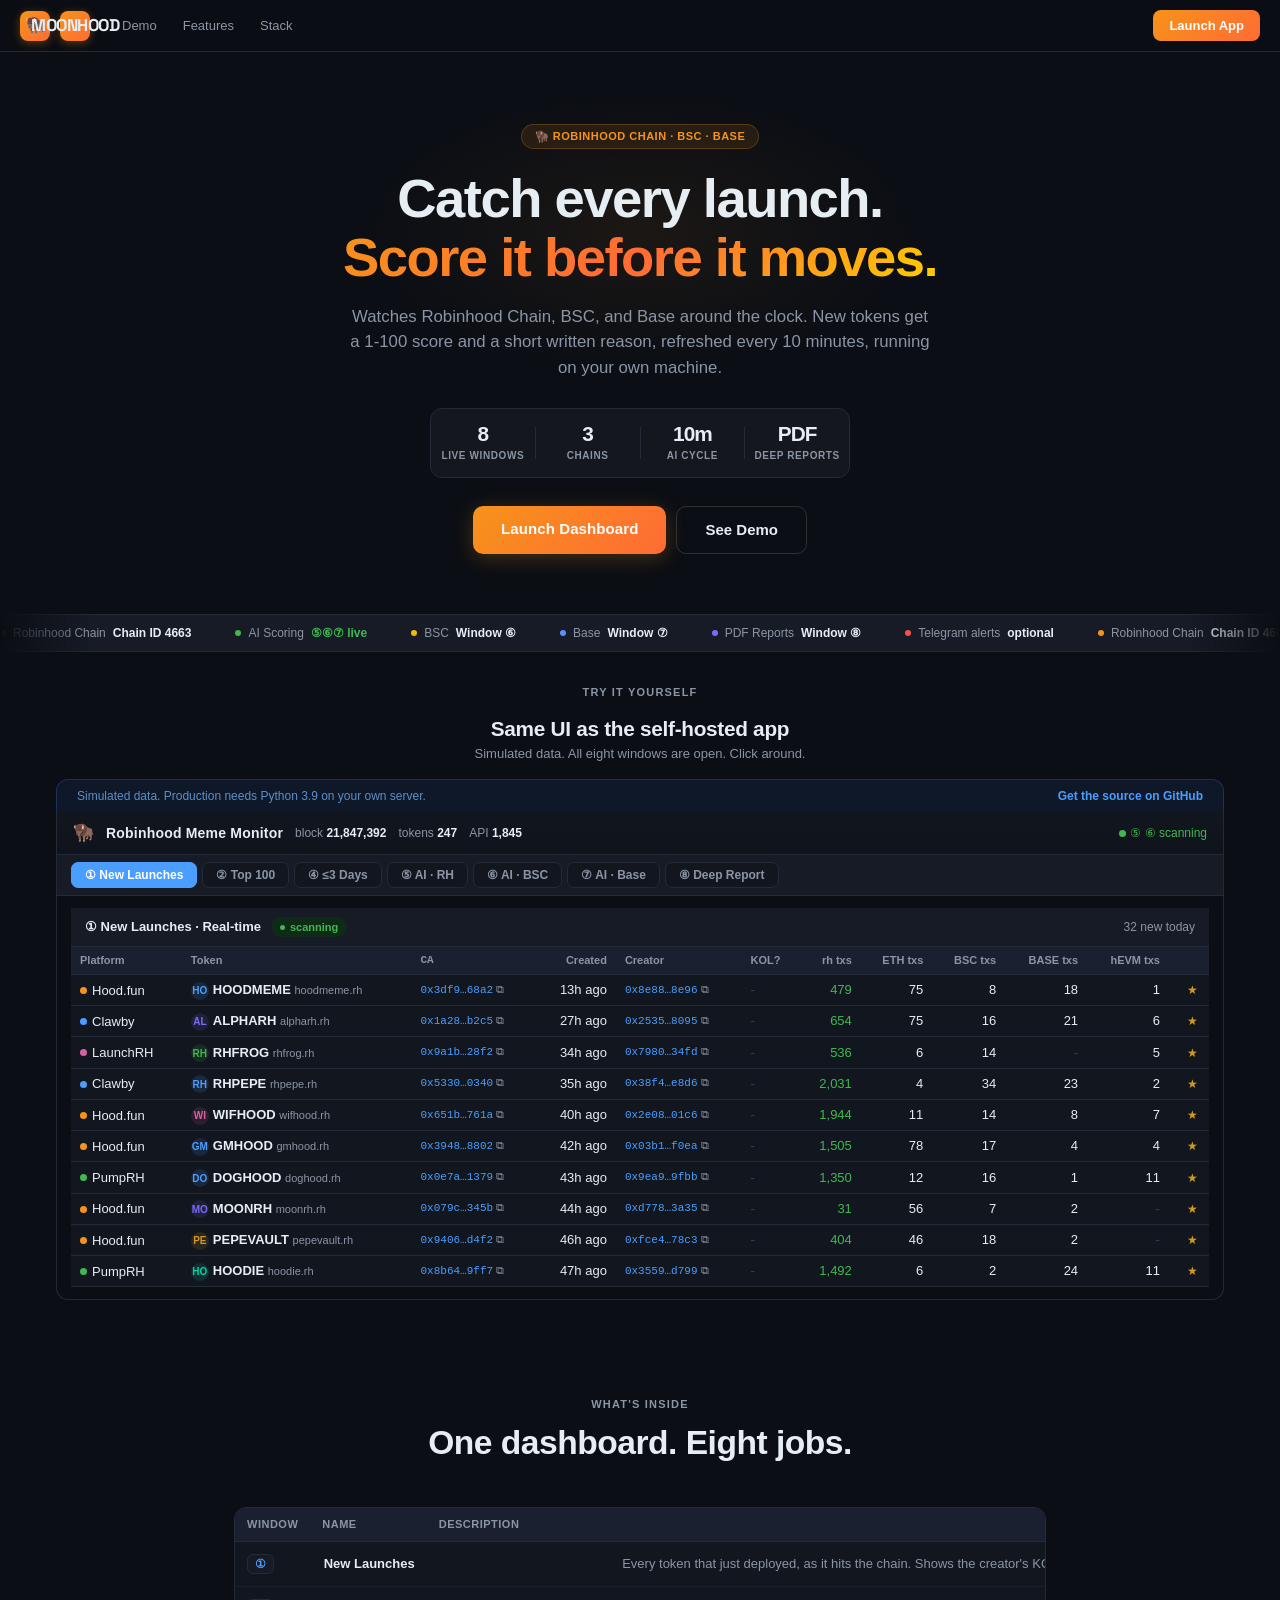
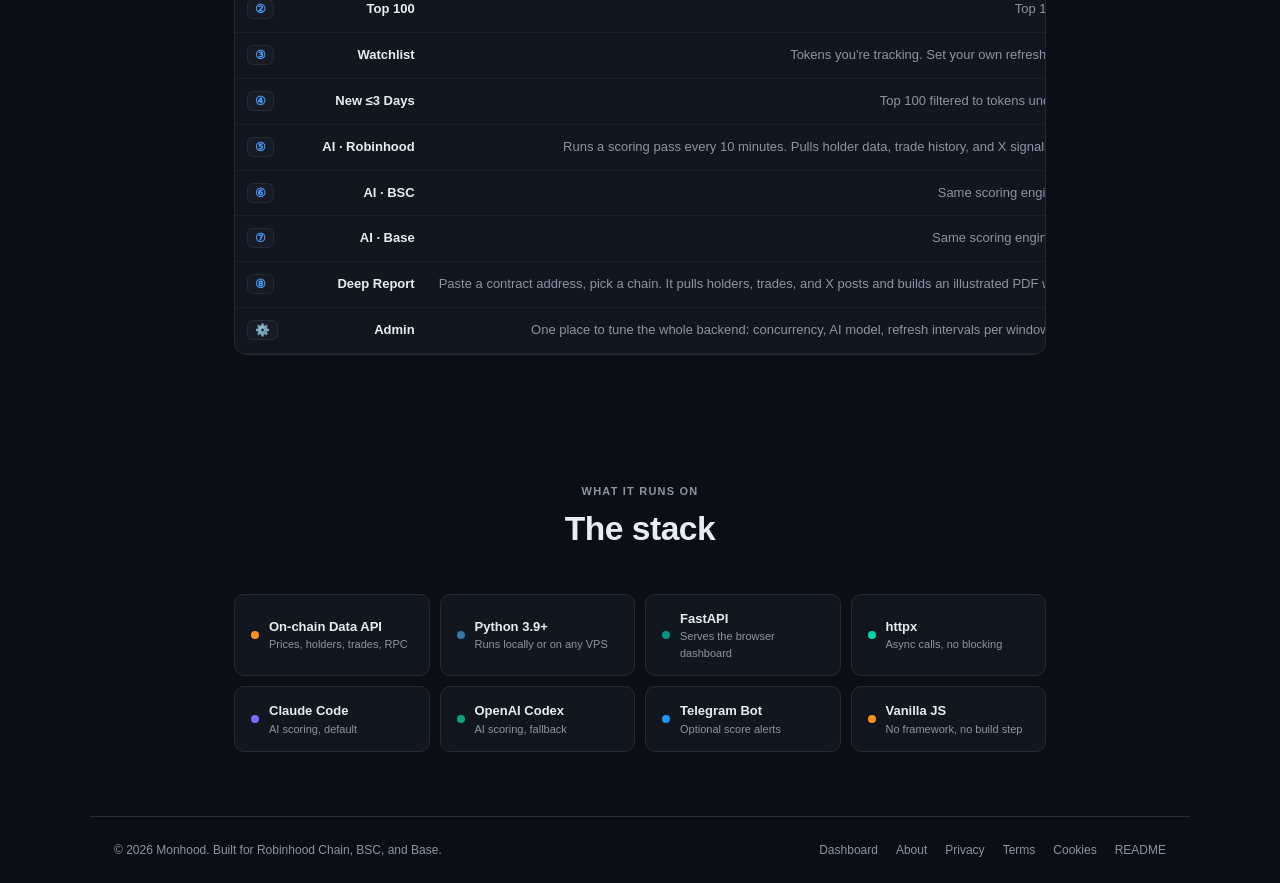
==== commit 96ff1826: "fix: simplify logo to single MOONHOOD text with Space Grotesk font" ====
--- a/index.html
+++ b/index.html
@@ -2,6 +2,9 @@
 <html lang="en">
 <head>
 <meta charset="utf-8">
+<link rel="preconnect" href="https://fonts.googleapis.com">
+<link rel="preconnect" href="https://fonts.gstatic.com" crossorigin>
+<link href="https://fonts.googleapis.com/css2?family=Space+Grotesk:wght@700;800&display=swap" rel="stylesheet">
 <meta name="viewport" content="width=device-width, initial-scale=1">
 <title>Monhood | Robinhood Memescan</title>
 <meta name="description" content="Real-time meme coin scanner and AI scoring dashboard for Robinhood Chain, BSC, and Base."/>
@@ -85,10 +88,8 @@
 /* ── sticky top nav ──────────────────────────────── */
 #topnav{position:sticky;top:0;z-index:100;background:rgba(11,14,20,.96);backdrop-filter:blur(14px);
   border-bottom:1px solid var(--border);padding:0 20px;display:flex;align-items:center;gap:0;height:52px;}
-.logo{display:flex;align-items:center;gap:8px;font-weight:700;font-size:15px;letter-spacing:-.2px;margin-right:20px;text-decoration:none!important;color:var(--fg)!important;}
-.logo-text{display:flex;flex-direction:column;gap:0;}
-.logo-name{font-size:14px;font-weight:800;letter-spacing:-.3px;line-height:1.15;color:var(--fg);}
-.logo-tag{font-size:10px;font-weight:600;letter-spacing:.3px;text-transform:uppercase;color:var(--dim);line-height:1.2;}
+.logo{display:flex;align-items:center;gap:10px;margin-right:20px;text-decoration:none!important;color:var(--fg)!important;}
+.logo-name{font-family:"Space Grotesk",sans-serif;font-size:17px;font-weight:800;letter-spacing:-.5px;color:var(--fg);line-height:1;white-space:nowrap;}
 .logo>span{width:30px;height:30px;background:linear-gradient(135deg,#f7931a,#ff6b35);border-radius:8px;display:flex;align-items:center;justify-content:center;font-size:17px;flex-shrink:0;box-shadow:0 2px 10px rgba(247,147,26,.35);}
 .navlinks{display:flex;gap:2px;flex:1;}
 .navlinks a{padding:6px 12px;border-radius:8px;color:var(--dim);font-size:13px;font-weight:500;transition:color .15s,background .15s;}
@@ -381,10 +382,7 @@
 <nav id="topnav">
   <a class="logo" href="#">
     <span>🦬</span>
-    <div class="logo-text">
-      <span class="logo-name">Monhood</span>
-      <span class="logo-tag">Meme Coin Scanner</span>
-    </div>
+    <span class="logo-name">MOONHOOD</span>
   </a>
   <div class="navlinks">
     <a href="#demo">Demo</a>
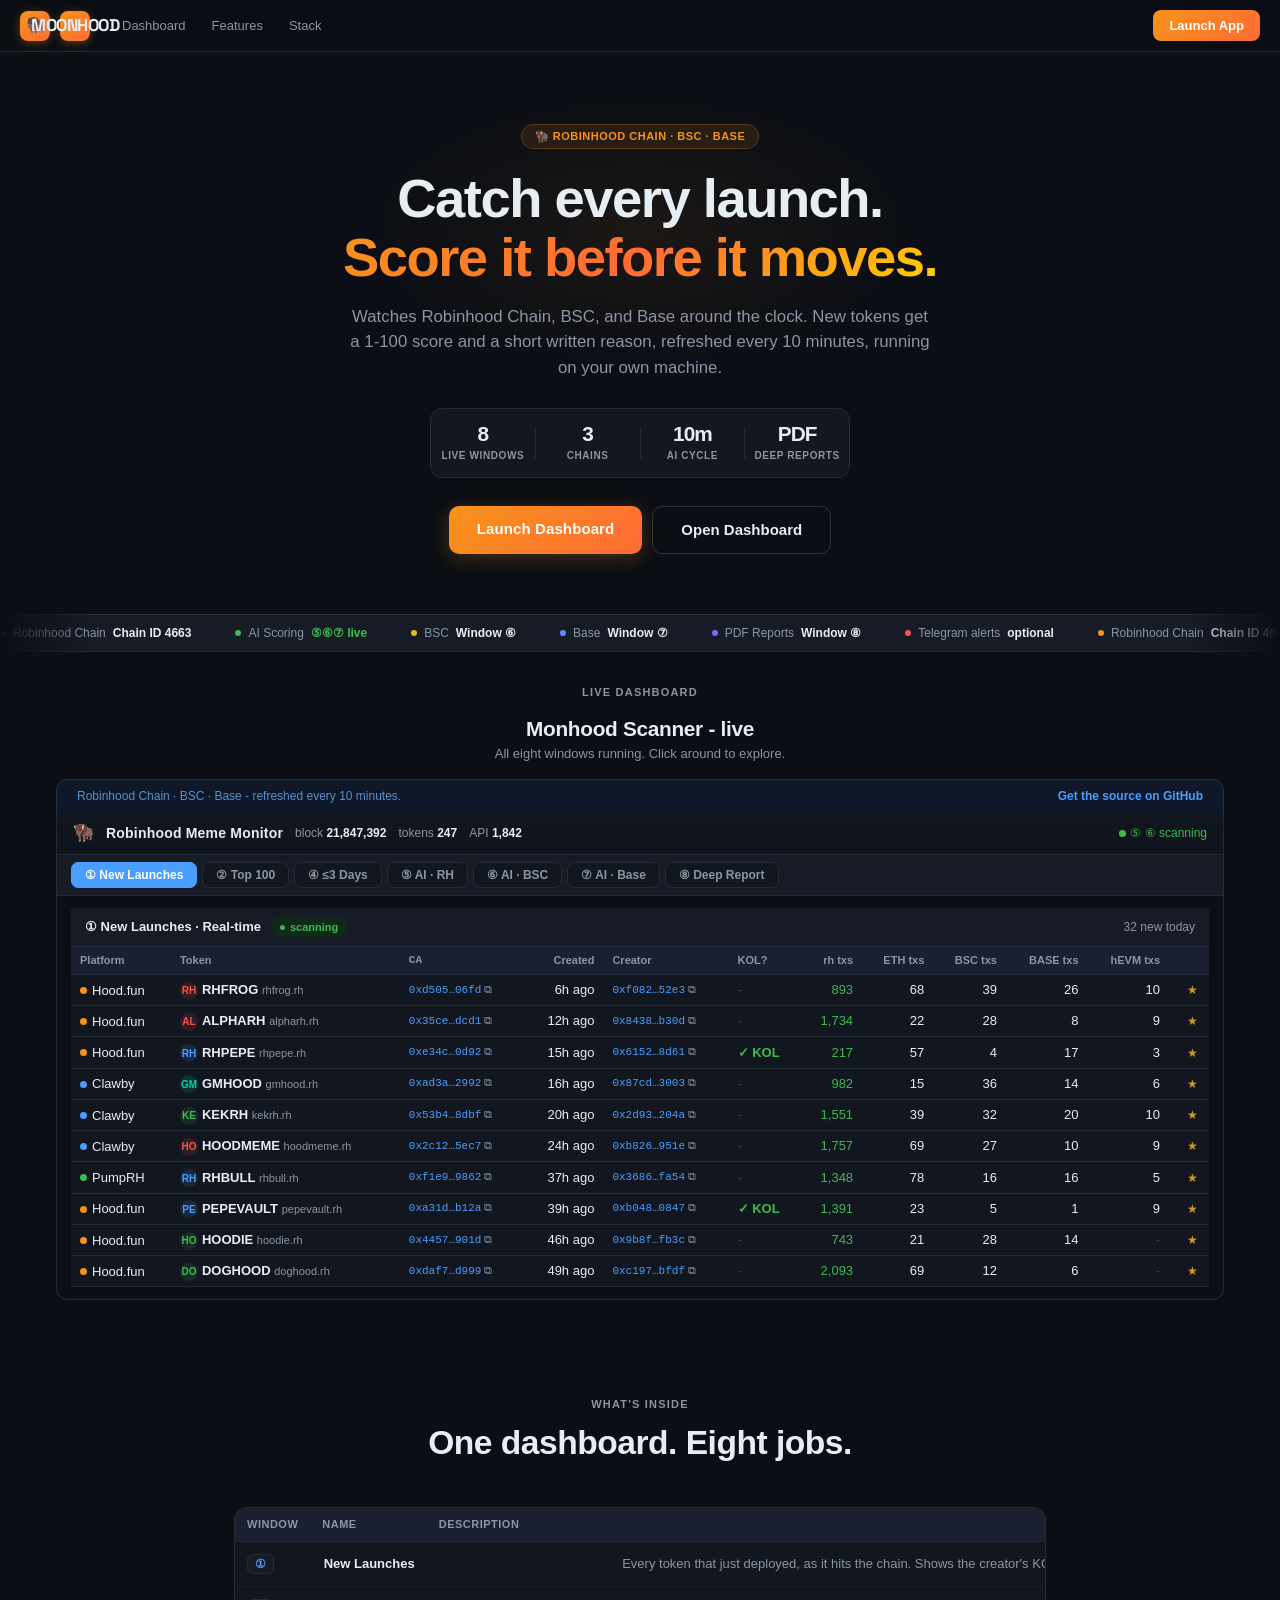
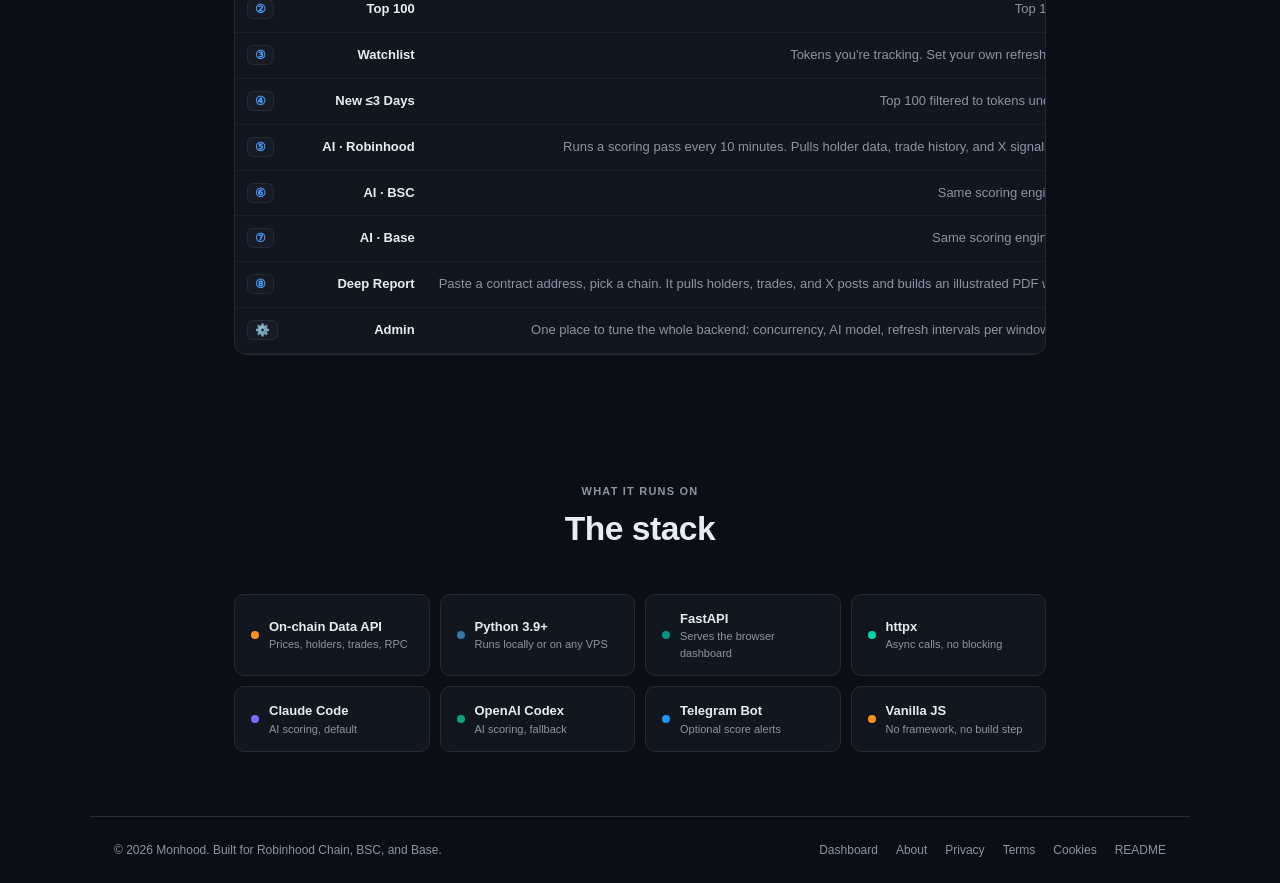
==== commit 7c7dc678: "feat: rebrand Demo section as live Dashboard product" ====
--- a/index.html
+++ b/index.html
@@ -385,7 +385,7 @@
     <span class="logo-name">MOONHOOD</span>
   </a>
   <div class="navlinks">
-    <a href="#demo">Demo</a>
+    <a href="#scanner">Dashboard</a>
     <a href="#windows">Features</a>
     <a href="#stack">Stack</a>
   </div>
@@ -394,7 +394,7 @@
 </nav>
 <!-- mobile nav drawer -->
 <div id="nav-drawer">
-  <a href="#demo" onclick="closeNav()">Demo</a>
+  <a href="#scanner" onclick="closeNav()">Dashboard</a>
   <a href="#windows" onclick="closeNav()">Features</a>
   <a href="#stack" onclick="closeNav()">Stack</a>
   <a href="/login.html" class="nav-cta">Launch App →</a>
@@ -417,7 +417,7 @@
   </div>
   <div class="btn-row">
     <a class="btn-primary" href="/login.html">Launch Dashboard</a>
-    <a class="btn-outline" href="#demo">See Demo</a>
+    <a class="btn-outline" href="#scanner">Open Dashboard</a>
   </div>
 </div>
 
@@ -442,19 +442,19 @@
 </section>
 
 <!-- ── DEMO ────────────────────────────── -->
-<section id="demo">
+<section id="scanner">
 <div style="max-width:1200px;margin:0 auto;padding:32px 16px 0;">
-  <div class="sec-label" style="text-align:center;margin-bottom:12px;">Try It Yourself</div>
+  <div class="sec-label" style="text-align:center;margin-bottom:12px;">Live Dashboard</div>
   <div style="text-align:center;margin-bottom:16px;">
-    <span style="font-size:1.3rem;font-weight:800;letter-spacing:-.3px;">Same UI as the self-hosted app</span><br>
-    <span style="color:var(--dim);font-size:13px;">Simulated data. All eight windows are open. Click around.</span>
+    <span style="font-size:1.3rem;font-weight:800;letter-spacing:-.3px;">Monhood Scanner - live</span><br>
+    <span style="color:var(--dim);font-size:13px;">All eight windows running. Click around to explore.</span>
   </div>
 </div>
 
 <!-- demo banner -->
 <div style="max-width:1200px;margin:0 auto 0;padding:0 16px;">
 <div class="demo-banner" style="border-radius:var(--radius) var(--radius) 0 0;border:1px solid #1e3150;border-bottom:none;">
-  <span>Simulated data. Production needs Python 3.9 on your own server.</span>
+  <span>Robinhood Chain · BSC · Base - refreshed every 10 minutes.</span>
   <a href="https://github.com/mangacreatorstudio/monhood" target="_blank">Get the source on GitHub</a>
 </div>
 </div>
@@ -578,7 +578,7 @@
       </div>
       <div id="rep-status" style="min-height:30px"></div>
       <div style="margin-top:16px;padding-top:12px;border-top:1px solid var(--border)">
-        <div style="color:var(--dim);font-size:11px;margin-bottom:8px">Recent reports (demo)</div>
+        <div style="color:var(--dim);font-size:11px;margin-bottom:8px">Recent reports</div>
         <table style="width:auto"><thead><tr><th class="l">Token</th><th class="l">Chain</th><th>Mcap</th><th>Generated</th><th></th></tr></thead>
         <tbody>
           <tr><td class="l"><span class="sym">HOODIE</span></td><td class="l"><span class="badge badge-rh">RH</span></td><td>$2.1M</td><td class="dim2">4m ago</td><td><a href="#" onclick="return false">📄 PDF</a></td></tr>
@@ -837,11 +837,11 @@
       <div class="track" style="width:260px"><div class="fill" style="width:${p}%"></div></div><span class="dim2">${p}%</span></div>
       <span style="color:var(--dim);font-size:12px">${ph}</span>`;
     if(p>=100){clearInterval(iv);btn.disabled=false;
-      st.innerHTML=`<a class="bigbtn" href="#" onclick="return false">📄 Open PDF Report</a> <button class="ghost" style="margin-left:8px;font-size:11px" onclick="fakeReport()">🔄 Regenerate</button><br><span style="color:var(--dim);font-size:11px;margin-top:6px;display:block">PDF renders with live data on a self-hosted instance</span>`;}
+      st.innerHTML=`<a class="bigbtn" href="#" onclick="return false">📄 Open PDF Report</a> <button class="ghost" style="margin-left:8px;font-size:11px" onclick="fakeReport()">🔄 Regenerate</button>`;}
   },380);}
 
 /* nav active link on scroll */
-const sections=['demo','about','windows','stack'];
+const sections=['scanner','about','windows','stack'];
 const observer=new IntersectionObserver(entries=>{entries.forEach(e=>{if(e.isIntersecting){const id=e.target.id;document.querySelectorAll('.navlinks a').forEach(a=>{a.classList.toggle('active',a.getAttribute('href')==='#'+id);});}});},{rootMargin:'-50% 0px -50% 0px'});
 sections.forEach(id=>{const el=document.getElementById(id);if(el)observer.observe(el);});
 
@@ -990,7 +990,7 @@
   document.querySelectorAll('#windows .panel,#stack .panel,.cta-box').forEach(function(el){addRv(el,'');});
 
   /* demo section label area */
-  document.querySelectorAll('#demo > div > div').forEach(function(el,i){if(i<2)addRv(el,ds[i]);});
+  document.querySelectorAll('#scanner > div > div').forEach(function(el,i){if(i<2)addRv(el,ds[i]);});
 
   /* observe */
   var io=new IntersectionObserver(function(entries){
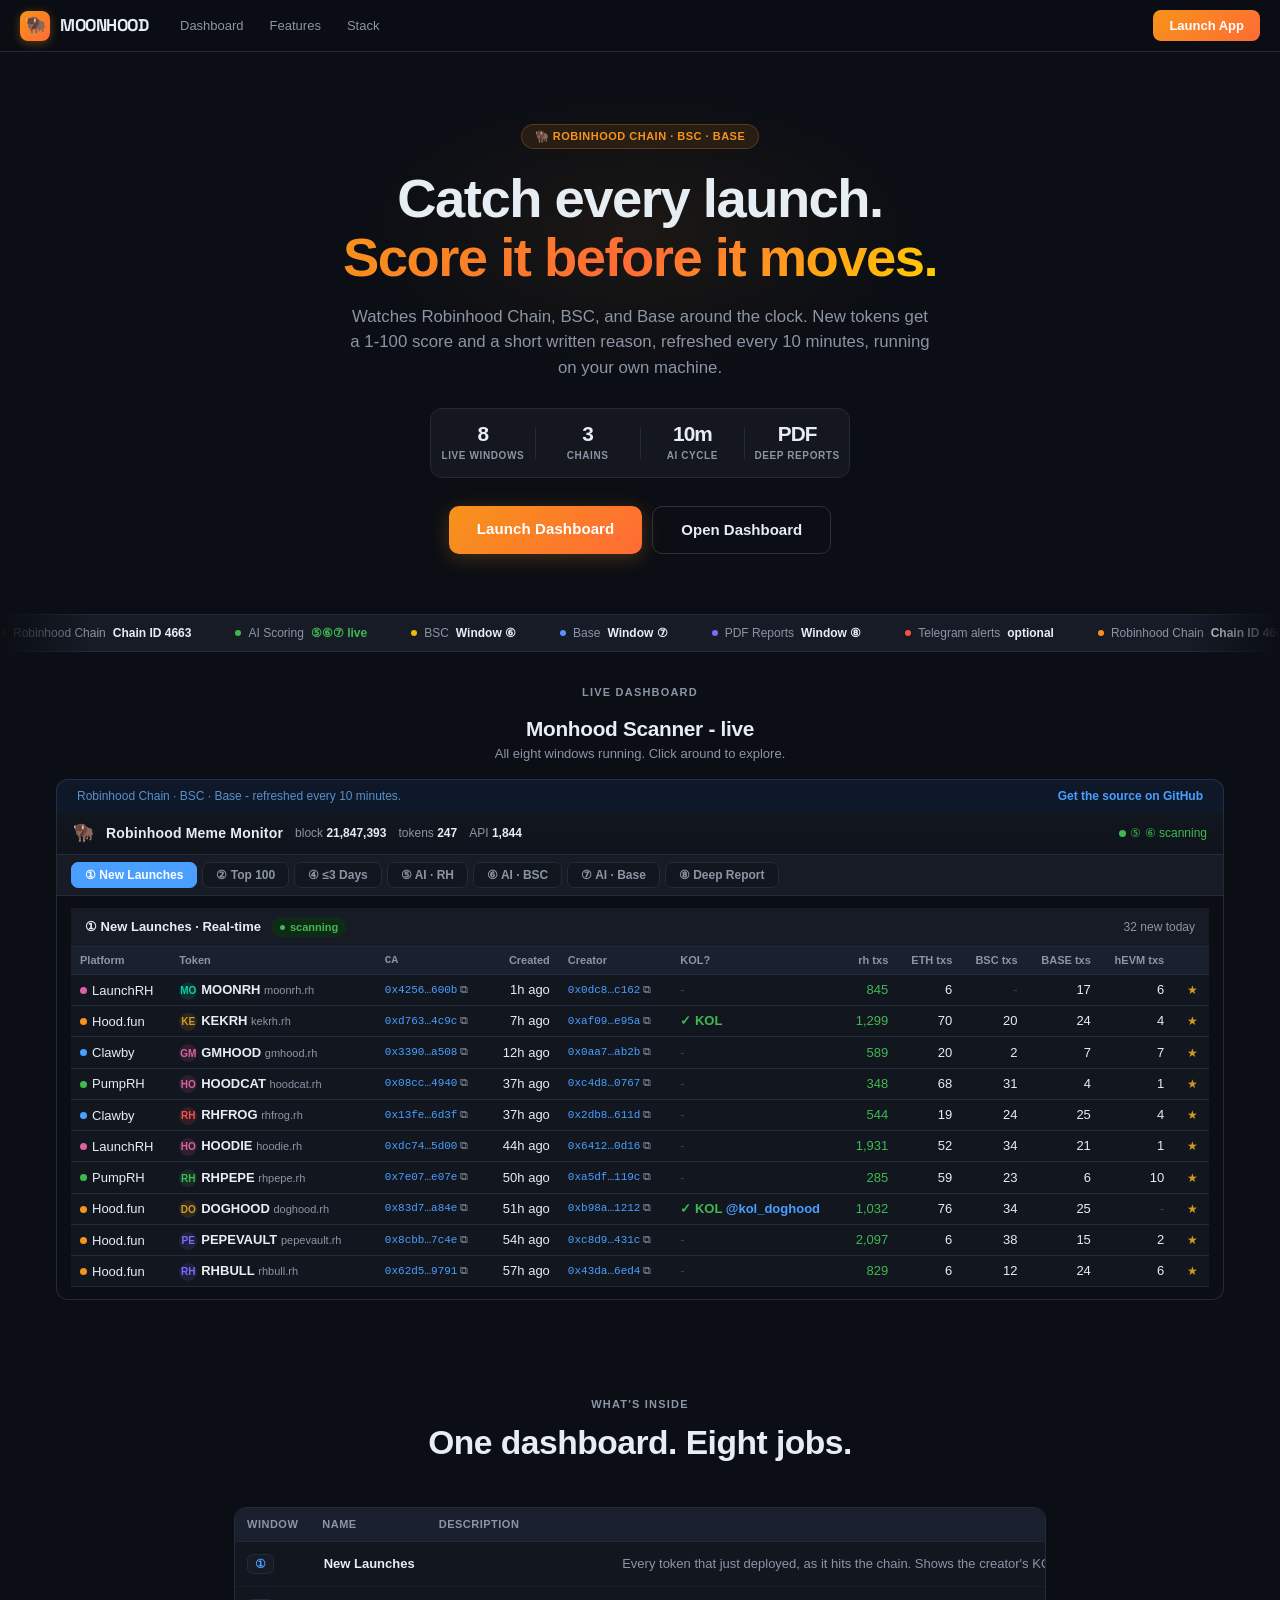
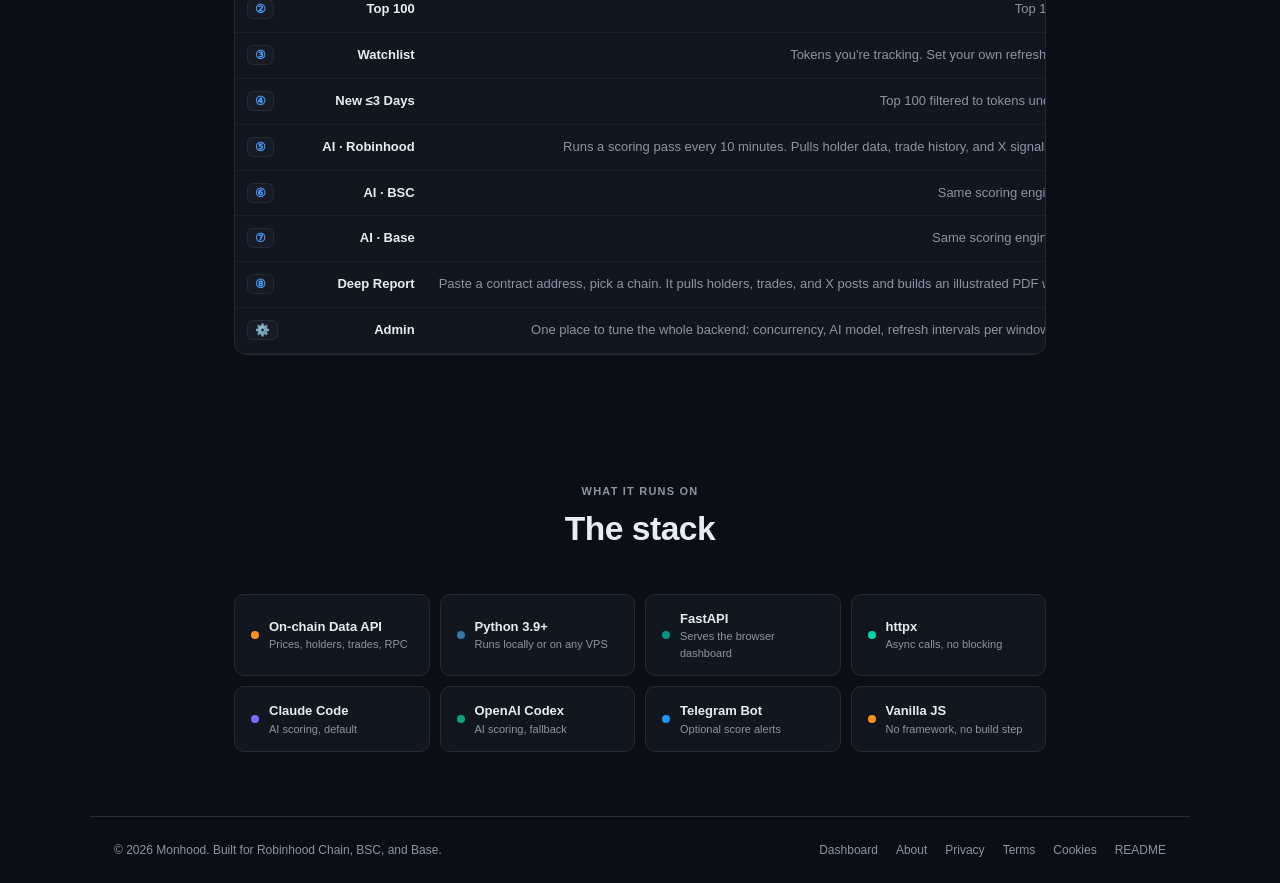
==== commit fdf35648: "fix: scope logo icon style to .logo-icon class, prevent bleed to logo-name span" ====
--- a/index.html
+++ b/index.html
@@ -90,7 +90,7 @@
   border-bottom:1px solid var(--border);padding:0 20px;display:flex;align-items:center;gap:0;height:52px;}
 .logo{display:flex;align-items:center;gap:10px;margin-right:20px;text-decoration:none!important;color:var(--fg)!important;}
 .logo-name{font-family:"Space Grotesk",sans-serif;font-size:17px;font-weight:800;letter-spacing:-.5px;color:var(--fg);line-height:1;white-space:nowrap;}
-.logo>span{width:30px;height:30px;background:linear-gradient(135deg,#f7931a,#ff6b35);border-radius:8px;display:flex;align-items:center;justify-content:center;font-size:17px;flex-shrink:0;box-shadow:0 2px 10px rgba(247,147,26,.35);}
+.logo-icon{width:30px;height:30px;background:linear-gradient(135deg,#f7931a,#ff6b35);border-radius:8px;display:flex;align-items:center;justify-content:center;font-size:17px;flex-shrink:0;box-shadow:0 2px 10px rgba(247,147,26,.35);}
 .navlinks{display:flex;gap:2px;flex:1;}
 .navlinks a{padding:6px 12px;border-radius:8px;color:var(--dim);font-size:13px;font-weight:500;transition:color .15s,background .15s;}
 .navlinks a:hover{color:var(--fg);background:rgba(255,255,255,.05);text-decoration:none;}
@@ -381,7 +381,7 @@
 <!-- ── TOP NAV ─────────────────────────── -->
 <nav id="topnav">
   <a class="logo" href="#">
-    <span>🦬</span>
+    <span class="logo-icon">🦬</span>
     <span class="logo-name">MOONHOOD</span>
   </a>
   <div class="navlinks">
